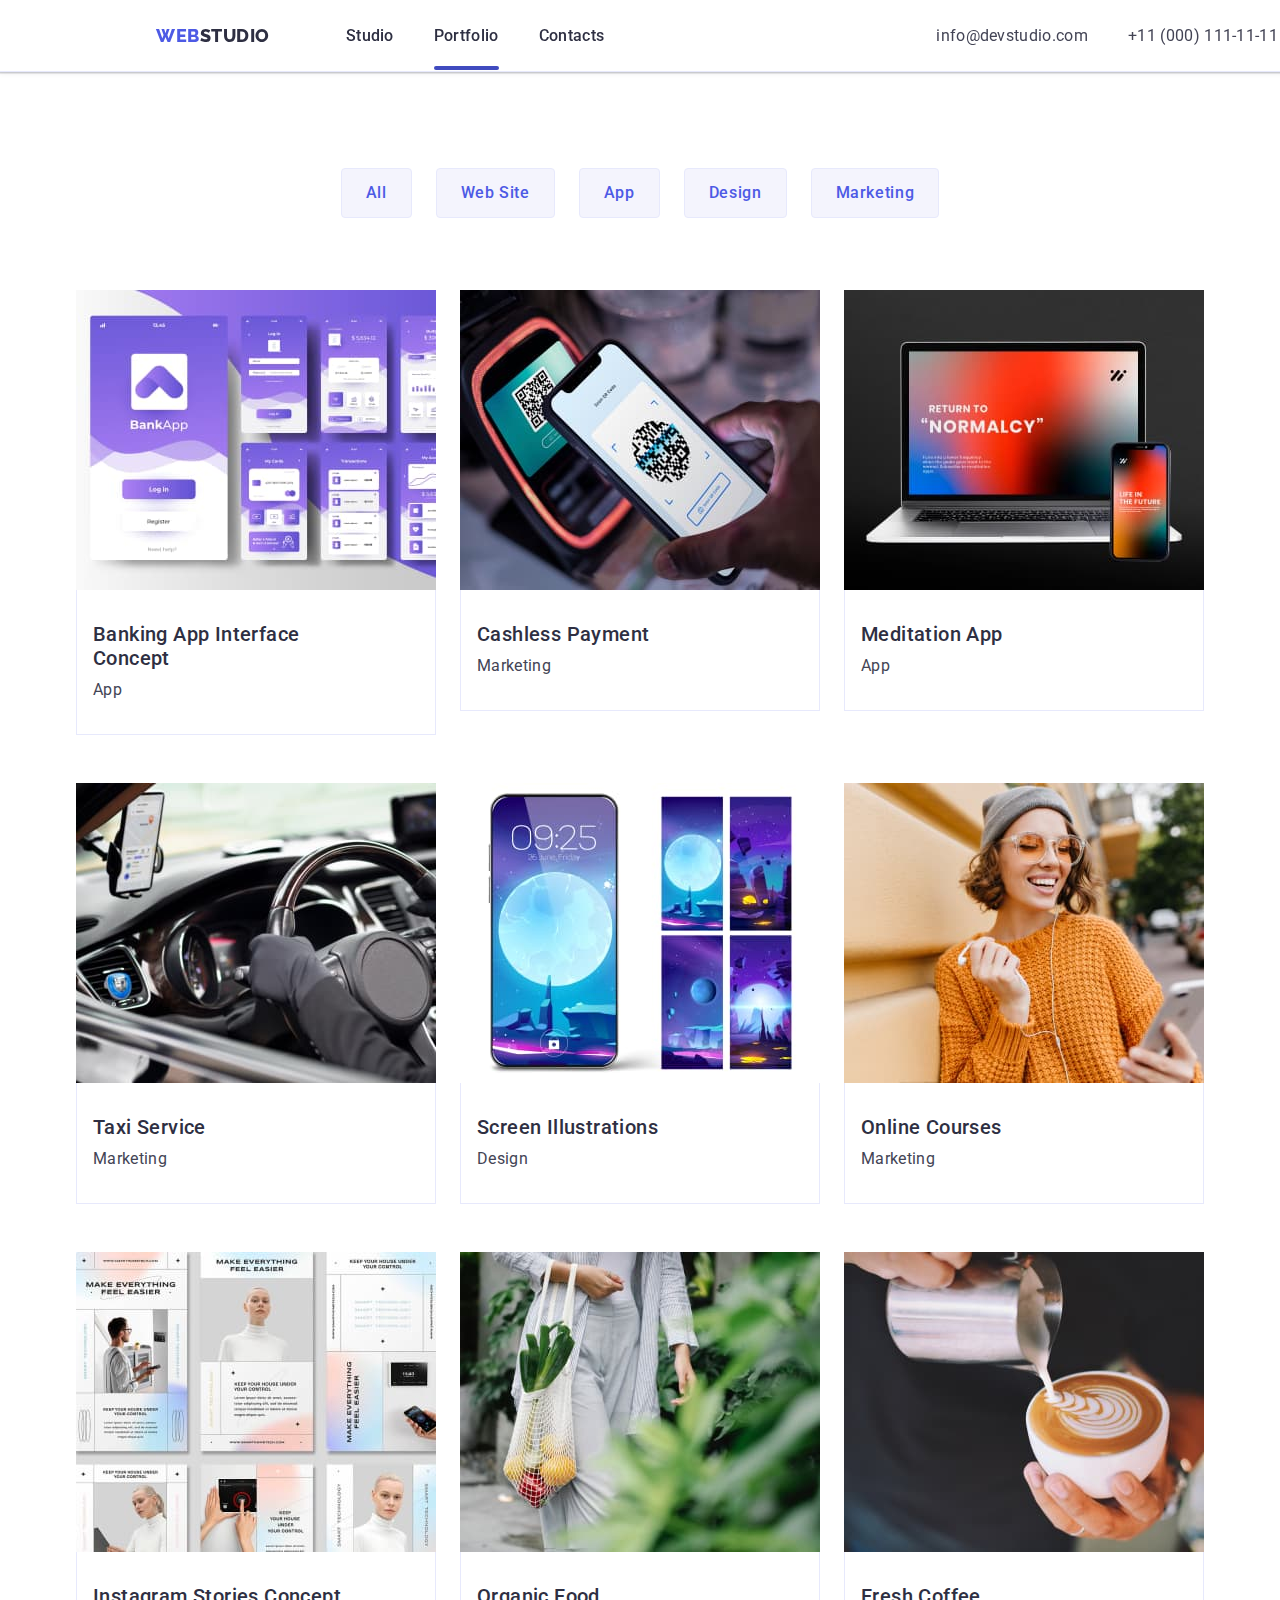
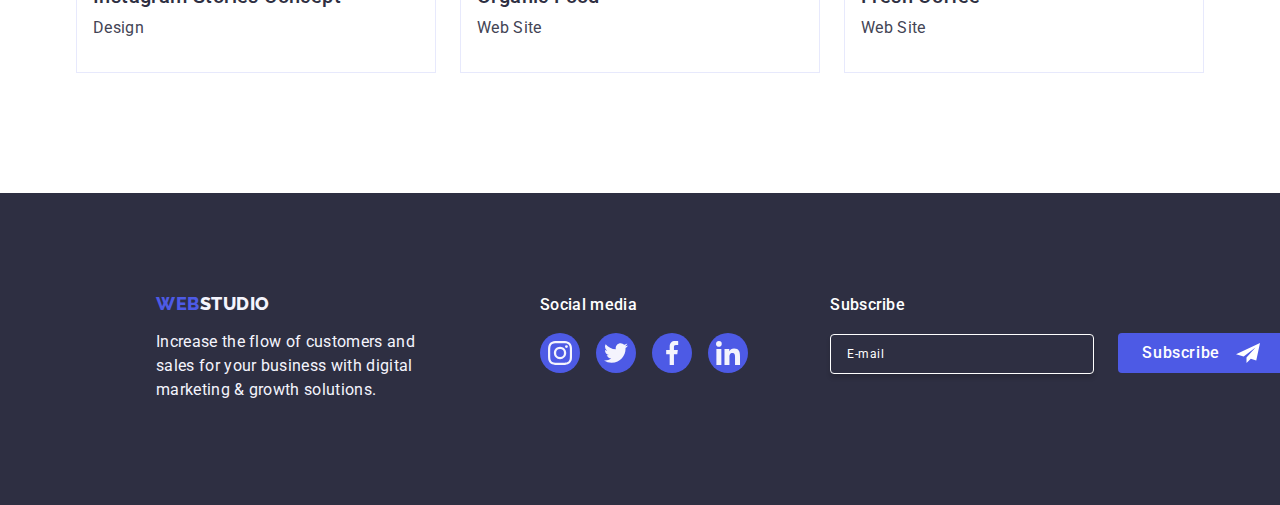
==== portfolio.html @ 7a0db665 "Initial commit" ====
<!DOCTYPE html>
<html lang="en">
  <head>
    <meta charset="UTF-8" />
    <title>Portfolio</title>
    <link
      rel="stylesheet"
      href="https://cdnjs.cloudflare.com/ajax/libs/modern-normalize/2.0.0/modern-normalize.min.css"
    />
    <link rel="preconnect" href="https://fonts.googleapis.com" />
    <link rel="preconnect" href="https://fonts.gstatic.com" crossorigin />
    <link
      href="https://fonts.googleapis.com/css2?family=Raleway:wght@800&family=Roboto:wght@400;500;700;900&display=swap"
      rel="stylesheet"
    />
    <link rel="stylesheet" href="./css/styles.css" />
  </head>
  <!--Body-->
  <body class="body">
    <header class="header">
      <div class="container">
        <nav class="nav">
          <a href="./index.html" class="web-logo link"
            >Web<span class="studio link">Studio</span></a
          >
          <ul class="list">
            <li><a href="./index.html" class="nav-menu link">Studio</a></li>
            <li>
              <a href="./portfolio.html" class="nav-menu link current"
                >Portfolio</a
              >
            </li>
            <li><a href="" class="nav-menu link">Contacts</a></li>
          </ul>
        </nav>
        <!--Contacts-->
        <address class="address list">
          <ul class="list">
            <li>
              <a class="contact-list link" href="mailto:info@devstudio.com"
                >info@devstudio.com</a
              >
            </li>
            <li>
              <a class="contact-list link" href="tel:+110001111111"
                >+11 (000) 111-11-11</a
              >
            </li>
          </ul>
        </address>
      </div>
    </header>
    <!--Main section-->
    <main>
      <section class="portfolio-section">
        <div class="container">
          <h1 class="visually-hidden">
            In the future this text will be hidden
          </h1>
          <!--Button section-->
          <ul class="filter-list">
            <li class="filter-item">
              <button type="button" class="filter-btn">All</button>
            </li>
            <li class="filter-item">
              <button type="button" class="filter-btn">Web Site</button>
            </li>
            <li class="filter-item">
              <button type="button" class="filter-btn">App</button>
            </li>
            <li class="filter-item">
              <button type="button" class="filter-btn">Design</button>
            </li>
            <li class="filter-item">
              <button type="button" class="filter-btn">Marketing</button>
            </li>
          </ul>

          <!--Pictures section-->

          <ul class="card-list-item">
            <li class="card-list">
              <a href="./portfolio.html" class="link">
                <div class="card-overlay">
                  <img
                    src="./images/interface-of-bank.jpg"
                    alt="BankApp"
                    width="360"
                  />
                  <p class="card-overlay-text">
                    14 Stylish and User-Friendly App Design Concepts · Task
                    Manager App · Calorie Tracker App · Exotic Fruit Ecommerce
                    App · Cloud Storage App
                  </p>
                </div>
                <div class="card-content">
                  <h2 class="ttl">Banking App Interface Concept</h2>
                  <p class="text">App</p>
                </div>
              </a>
            </li>
            <li class="card-list">
              <a href="./portfolio.html" class="link">
                <div class="card-overlay">
                  <img
                    src="./images/qr-code.jpg"
                    alt="Cashless Payment Marketing"
                    width="360"
                  />
                  <p class="card-overlay-text">
                    14 Stylish and User-Friendly App Design Concepts · Task
                    Manager App · Calorie Tracker App · Exotic Fruit Ecommerce
                    App · Cloud Storage App
                  </p>
                </div>
                <div class="card-content">
                  <h2 class="ttl">Cashless Payment</h2>
                  <p class="text">Marketing</p>
                </div>
              </a>
            </li>
            <li class="card-list">
              <a href="./portfolio.html" class="link">
                <div class="card-overlay">
                  <img
                    src="./images/computer-and-phone.jpg"
                    alt="Meditation App"
                    width="360"
                  />
                  <p class="card-overlay-text">
                    14 Stylish and User-Friendly App Design Concepts · Task
                    Manager App · Calorie Tracker App · Exotic Fruit Ecommerce
                    App · Cloud Storage App
                  </p>
                </div>
                <div class="card-content">
                  <h2 class="ttl">Meditation App</h2>
                  <p class="text">App</p>
                </div>
              </a>
            </li>
            <li class="card-list">
              <a href="./portfolio.html" class="link">
                <div class="card-overlay">
                  <img src="./images/car.jpg" alt="Car" width="360" />
                  <p class="card-overlay-text">
                    14 Stylish and User-Friendly App Design Concepts · Task
                    Manager App · Calorie Tracker App · Exotic Fruit Ecommerce
                    App · Cloud Storage App
                  </p>
                </div>
                <div class="card-content">
                  <h2 class="ttl">Taxi Service</h2>
                  <p class="text">Marketing</p>
                </div>
              </a>
            </li>
            <li class="card-list">
              <a href="./portfolio.html" class="link">
                <div class="card-overlay">
                  <img
                    src="./images/interface-of-phone.jpg"
                    alt="Screen Illustrations"
                    width="360"
                  />
                  <p class="card-overlay-text">
                    14 Stylish and User-Friendly App Design Concepts · Task
                    Manager App · Calorie Tracker App · Exotic Fruit Ecommerce
                    App · Cloud Storage App
                  </p>
                </div>
                <div class="card-content">
                  <h2 class="ttl">Screen Illustrations</h2>
                  <p class="text">Design</p>
                </div>
              </a>
            </li>
            <li class="card-list">
              <a href="./portfolio.html" class="link">
                <div class="card-overlay">
                  <img src="./images/girl.jpg" alt="Girl" width="360" />
                  <p class="card-overlay-text">
                    14 Stylish and User-Friendly App Design Concepts · Task
                    Manager App · Calorie Tracker App · Exotic Fruit Ecommerce
                    App · Cloud Storage App
                  </p>
                </div>
                <div class="card-content">
                  <h2 class="ttl">Online Courses</h2>
                  <p class="text">Marketing</p>
                </div>
              </a>
            </li>
            <li class="card-list">
              <a href="./portfolio.html" class="link">
                <div class="card-overlay">
                  <img
                    src="./images/presentation.jpg"
                    alt="Instagram Stories Concept"
                    width="360"
                  />
                  <p class="card-overlay-text">
                    14 Stylish and User-Friendly App Design Concepts · Task
                    Manager App · Calorie Tracker App · Exotic Fruit Ecommerce
                    App · Cloud Storage App
                  </p>
                </div>
                <div class="card-content">
                  <h2 class="ttl">Instagram Stories Concept</h2>
                  <p class="text">Design</p>
                </div>
              </a>
            </li>
            <li class="card-list">
              <a href="./portfolio.html" class="link">
                <div class="card-overlay">
                  <img src="./images/bag.jpg" alt="Organic Food" width="360" />
                  <p class="card-overlay-text">
                    14 Stylish and User-Friendly App Design Concepts · Task
                    Manager App · Calorie Tracker App · Exotic Fruit Ecommerce
                    App · Cloud Storage App
                  </p>
                </div>
                <div class="card-content">
                  <h2 class="ttl">Organic Food</h2>
                  <p class="text">Web Site</p>
                </div>
              </a>
            </li>
            <li class="card-list">
              <a href="./portfolio.html" class="link">
                <div class="card-overlay">
                  <img
                    src="./images/cup-of-coffee.jpg"
                    alt="Fresh coffee"
                    width="360"
                  />
                  <p class="card-overlay-text">
                    14 Stylish and User-Friendly App Design Concepts · Task
                    Manager App · Calorie Tracker App · Exotic Fruit Ecommerce
                    App · Cloud Storage App
                  </p>
                </div>
                <div class="card-content">
                  <h2 class="ttl">Fresh Coffee</h2>
                  <p class="text">Web Site</p>
                </div>
              </a>
            </li>
          </ul>
        </div>
      </section>
    </main>
    <!--Footer section-->
    <footer class="ftr">
      <div class="container">
        <div class="container-box">
          <a href="/index.html" class="web link"
            >Web<span class="studio-link">Studio</span></a
          >
          <p class="text-footer">
            Increase the flow of customers and sales for your business with
            digital marketing & growth solutions.
          </p>
        </div>
        <div>
          <p class="social-media">Social media</p>
          <ul class="footer-list list">
            <li class="footer-icon-item">
              <a href="" class="footer-icon link">
                <svg class="footer-social-icon" width="24" height="24">
                  <use href="./images/icons.svg#icon-instagram-2"></use>
                </svg>
              </a>
            </li>
            <li class="footer-icon-item">
              <a href="" class="footer-icon link">
                <svg class="footer-social-icon" width="24" height="24">
                  <use href="./images/icons.svg#icon-twitter-1"></use>
                </svg>
              </a>
            </li>
            <li class="footer-icon-item">
              <a href="" class="footer-icon link">
                <svg class="footer-social-icon" width="24" height="24">
                  <use href="./images/icons.svg#icon-facebook-1"></use>
                </svg>
              </a>
            </li>
            <li class="footer-icon-item">
              <a href="" class="footer-icon link">
                <svg class="footer-social-icon" width="24" height="24">
                  <use href="./images/icons.svg#icon-linkedin-1"></use>
                </svg>
              </a>
            </li>
          </ul>
        </div>
        <div class="footer-form">
          <p class="label-footer">Subscribe</p>

          <form class="footer-form-tag">
            <label class="footer-label">
              <input
                class="input-footer"
                type="email"
                placeholder="E-mail"
                name="user-email-subscribe"
                id="form-input-footer"
              />
            </label>
            <button class="footer-button-form" type="submit">
              Subscribe
              <svg class="telefram-icon" width="24" height="24">
                <use href="./images/icons.svg#icon-Frame-3"></use>
              </svg>
            </button>
          </form>
        </div>
      </div>
    </footer>
  </body>
</html>
---- css/styles.css ----
:root {
  --navy-blue: #2e2f42;
  --navyblue-modal: rgba(46, 47, 66, 0.4);
  --iris: #4d5ae5;
  --white: #ffffff;
  --cloud: #f4f4fd;
  --slate: #434455;
  --light-slate: #8e8f99;
  --ocean: #404bbf;
  --cornflower: #e7e9fc;
  --daily: #fcfcfc;
  --green: #31d0aa;
  --transition-settings: 250ms cubic-bezier(0.4, 0, 0.2, 1);
}

*,
*::before,
*::after {
  box-sizing: border-box;
}
.body {
  font-family: "Roboto", sans-serif;
  color: #434455;
  background-color: #ffffff;
}
.tech-item img {
  display: block;
}

.list {
  list-style: none;
  padding: 0;
  margin: 0;
}

h1,
h2,
h3,
h4,
h5,
h6,
p {
  margin: 0;
}

ul,
ol {
  margin: 0;
  list-style: none;
  padding-left: 0;
}
.social-icons {
  fill: currentColor;
}
/* Header section */

.header {
  display: flex;
  width: 1440px;
  height: 72px;
  margin: 0 auto;
  justify-content: center;
  align-content: center;
  border-bottom: 1px solid #e7e9fc;
  box-shadow: 0px 1px 6px 0px rgba(46, 47, 66, 0.08),
    0px 1px 1px 0px rgba(46, 47, 66, 0.16),
    0px 2px 1px 0px rgba(46, 47, 66, 0.08);
}
.header {
  position: sticky;
  top: 0;
  background-color: #ffffff;
  z-index: 1;
}
.header .container {
  display: flex;
}
.menu .link:hover::after,
.menu .link:hover::after {
  content: "";
  position: absolute;
  left: 0;
  bottom: -1px;
  width: 100%;
  height: 4px;
  background-color: #404bbf;
  border-radius: 2px;
}
.container {
  width: 1158px;
  padding: 0 15px;
  margin: 0 auto;
}

.header .nav {
  display: flex;
  align-items: center;
  margin-right: 332px;
}

img {
  display: block;
}
.link {
  text-decoration: none;
}
.web-logo {
  color: #4d5ae5;
  font-family: "Raleway", sans-serif;
  font-size: 18px;
  font-style: normal;
  font-weight: 800;
  line-height: 1.17;
  letter-spacing: 0.03em;
  text-transform: uppercase;
  text-decoration: none;
  margin-right: 76px;
}
.studio {
  color: var(--navy-blue);
  font-size: 18px;
  font-style: normal;
  font-weight: 800;
  line-height: 1.17;
  letter-spacing: 0.03em;
  text-transform: uppercase;
  text-decoration: none;
}
.link-list {
  text-decoration: none;
}
.nav .list,
.address .list {
  display: flex;
  gap: 40px;
}
.menu .link {
  display: block;
  padding-top: 24px;
  padding-bottom: 24px;
  color: var(--navy-blue);
  position: relative;
  transition: color 250ms cubic-bezier(0.4, 0, 0.2, 1);
}
.nav-menu:hover,
.nav-menu:focus {
  color: var(--ocean);
}
.menu .link:hover,
.menu .link:focus {
  color: var(--ocean);
}
.menu .link.current {
  color: var(--ocean);
}
.nav-menu {
  font-family: "Roboto", sans-serif;
  color: var(--navy-blue);
  font-size: 16px;
  font-style: normal;
  font-weight: 500;
  line-height: 1.5;
  letter-spacing: 0.02em;
  padding: 24px 0;
  position: relative;
  transition: color 250ms cubic-bezier(0.4, 0, 0.2, 1);
}
.nav-menu-link {
  text-decoration: none;
}
.current::after {
  content: "";
  display: block;
  position: absolute;
  bottom: -1px;
  width: 100%;
  height: 4px;
  border-radius: 2px;
  background: var(--ocean);
}
.contact-list {
  font-family: "Roboto", sans-serif;
  color: var(--slate);
  font-size: 16px;
  font-style: normal;
  padding: 24px 0;
  display: block;
  font-weight: 400;
  line-height: 1.5;
  letter-spacing: 0.02em;
  text-decoration: none;
  transition: color 250ms cubic-bezier(0.4, 0, 0.2, 1);
}
.contact-list:hover,
.contact-list:focus {
  color: #404bbf;
}
.address {
  font-style: normal;
  text-decoration: none;
}
.address-list {
  display: flex;
}

/* Main first section */

.dark-section {
  max-width: 1440px;
  height: 600px;
  padding: 188px 0;
  margin: 0 auto;
  background-color: #2e2f42;
  background-image: url(../images/people-office.jpg);
  background-image: linear-gradient(
      rgba(46, 47, 66, 0.7),
      rgba(46, 47, 66, 0.7)
    ),
    url(../images/people-office.jpg);
  background-repeat: no-repeat;
  background-position: center;
  background-size: cover;
}
.container-main {
  display: flex;
  flex-direction: column;
  align-items: center;
}
.ttl_one {
  font-family: "Roboto", sans-serif;
  color: #ffffff;
  font-size: 56px;
  font-style: normal;
  font-weight: 700;
  line-height: 1.07;
  letter-spacing: 0.02em;
  text-align: center;
}
.ttl_one {
  max-width: 496px;
  margin-bottom: 48px;
  margin-left: auto;
  margin-right: auto;
  text-align: center;
}
.button {
  min-width: 169px;
  height: 56px;
  border: none;
  padding: 16px 32px;
  margin-right: auto;
  margin-left: auto;
  display: block;
  align-items: flex-start;
  gap: 10px;
  border-radius: 4px;
  box-shadow: 0px 4px 4px 0px rgba(0, 0, 0, 0.15);
}
.button {
  color: #ffffff;
  font-family: "Roboto", sans-serif;
  font-weight: 500;
  font-size: 16px;
  font-style: normal;
  line-height: 1.5;
  letter-spacing: 0.04em;
  background-color: #4d5ae5;
  cursor: pointer;
  transition: background-color 250ms cubic-bezier(0.4, 0, 0.2, 1);
}
.button:hover,
.button:focus {
  background-color: #404bbf;
}

/* Second section */

.text-section {
  padding: 120px 0;
}

.visually-hidden {
  position: absolute;
  width: 1px;
  height: 1px;
  margin: -1px;
  border: 0;
  padding: 0;
  white-space: nowrap;
  clip-path: inset(100%);
  clip: rect(0 0 0 0);
  overflow: hidden;
}
.text-list {
  display: flex;
  flex-direction: row;
  gap: 24px;
}
.text-article {
  display: flex;
  width: 264px;
  flex-direction: column;
  align-items: flex-start;
  gap: 8px;
}
.text-icons {
  display: flex;
  justify-content: center;
  align-items: center;
  width: 264px;
  height: 112px;
  background-color: var(--cloud);
  border-radius: 4px;
  margin-bottom: 8px;
}
.ttl {
  display: flex;
  width: 264px;
  flex-direction: column;
  justify-content: center;
  align-items: flex-start;
  gap: 8px;
}
.text {
  color: var(--slate);
  font-family: "Roboto", sans-serif;
  font-size: 16px;
  font-style: normal;
  font-weight: 400;
  line-height: 1.5;
  letter-spacing: 0.02em;
}

/* Third section */

.tech-section {
  padding-bottom: 120px;
}
.tittle {
  color: #2e2f42;
  text-align: center;
  font-size: 36px;
  font-weight: 700;
  line-height: 1.11;
  letter-spacing: 0.02em;
  text-transform: capitalize;
  margin-bottom: 72px;
}
.tech-list {
  display: flex;
  gap: 24px;
}
.tech-item {
  flex-basis: calc((100% - 3 * 16px) / 3);
}

/* Fourth section */

.prof-section {
  background-color: var(--cloud);
  padding: 120px 0;
}
.team-card {
  display: flex;
  gap: 24px;
}
.team-card-item {
  background-color: #ffffff;
  flex-basis: calc((100% - 72px) / 4);
  box-shadow: 0px 2px 1px 0px rgba(46, 47, 66, 0.08),
    0px 1px 1px 0px rgba(46, 47, 66, 0.16),
    0px 1px 6px 0px rgba(46, 47, 66, 0.08);
  border-radius: 0px 0px 4px 4px;
}
.card-description {
  padding: 32px 0;
}
.prof-name {
  color: var(--navy-blue);
  font-size: 20px;
  font-style: normal;
  font-weight: 500;
  line-height: 1.2;
  letter-spacing: 0.02em;
  text-align: center;
  margin: 0;
  margin-bottom: 8px;
  flex-direction: column;
}
.text-spot {
  color: var(--slate);
  font-size: 16px;
  line-height: 1.5;
  letter-spacing: 0.02em;
  text-align: center;
  margin-bottom: 8px;
}
.team {
  display: flex;
  justify-content: center;
  gap: 24px;
}
.team-card-icon {
  width: 40px;
  height: 40px;
}
.icon-link:hover,
.icon-link:focus {
  background-color: #404bbf;
}
.icon-link {
  width: 100%;
  height: 100%;
  background-color: #4d5ae5;
  border-radius: 50%;
  display: flex;
  align-items: center;
  justify-content: center;
  transition: background-color 250ms cubic-bezier(0.4, 0, 0.2, 1);
}
.team-card-list-icon {
  fill: var(--cloud);
}
/* Customers section */

.customers-section {
  padding: 120px 0;
}
.customers-list {
  display: flex;
  gap: 24px;
}
.logo-icon {
  fill: currentColor;
}

.custom-list-item {
  width: calc((100% - 120px) / 6);
  height: 88px;
}
.custom-list-item .link {
  width: 100%;
  height: 100%;
  border: 1px solid #8e8f99;
  border-radius: 4px;
  display: flex;
  align-items: center;
  justify-content: center;
  color: #8e8f99;
}
.custom-list-item .link:hover,
.custom-list-item .link:focus {
  border-color: #404bbf;
  color: #404bbf;
}
.custom-link {
  transition: border-color 250ms cubic-bezier(0.4, 0, 0.2, 1),
    color 250ms cubic-bezier(0.4, 0, 0.2, 1);
}

/* Main Portfolio Section */

.portfolio-section {
  padding-top: 96px;
  padding-bottom: 120px;
}

.portfolio-section .filter-list {
  display: flex;
  justify-content: center;
  flex-wrap: wrap;
  row-gap: 48px;
}
.portfolio-section .list {
  justify-content: center;
  margin-bottom: 72px;
  border: 10px solid red;
}
.portfolio-section .card {
  padding: 32px 16px;
  border: 1px solid var(--cloud);
  border-top: none;
  width: calc((100% -48px) / 3);
}

/* Button Section Portfolio */

.filter-list {
  margin-bottom: 72px;
  list-style-type: none;
}
.filter-list .filter-item {
  margin-right: 24px;
}
.filter-list .filter-item:last-child {
  margin-right: 0;
}
.filter-btn {
  display: flex;
  padding: 12px 24px;
  justify-content: center;
  align-items: center;
  border-radius: 4px;
  border: 1px solid var(--cornflower);
  background-color: var(--cloud);
  transition: color var(--transition-settings),
    background-color var(--transition-settings),
    border-color var(--transition-settings),
    box-shadow var(--transition-settings);
}
.filter-item .link {
  color: var(--iris);
  background-color: var(--cloud);
  text-align: center;
  font-size: 16px;
  font-weight: 500;
  line-height: 1.5;
  letter-spacing: 0.64px;
  cursor: pointer;
  padding: 12px 24px;
  border: 1px solid var(--white);
  border-radius: 4px;
}
.filter-item {
  color: var(--iris);
  text-align: center;
  font-size: 16px;
  font-style: normal;
  font-weight: 500;
  line-height: 1.5;
  letter-spacing: 0.04em;
}
.filter-item .link:hover,
.filter-item .link:focus,
.filter-item .link:active {
  color: var(--cornflower);
  background-color: var(--iris);
}
.filter-list {
  list-style: none;
  text-decoration: none;
}
.filter-btn {
  font-family: "Roboto", sans-serif;
  font-weight: 500;
  font-size: 16px;
  line-height: 1.5;
  letter-spacing: 0.04em;
  color: var(--iris);
  background-color: var(--cloud);
  cursor: pointer;
}
.filter-btn:hover,
.filter-btn:focus {
  background-color: #404bbf;
  color: #ffffff;
  border: 1px solid transparent;
  box-shadow: 0px 2px 2px 0px rgba(0, 0, 0, 0.12),
    0px 2px 1px 0px rgba(0, 0, 0, 0.08), 0px 3px 1px 0px rgba(0, 0, 0, 0.1);
}

/* Picture List Section */

.list {
  list-style: none;
  padding: 0;
  margin: 0;
}
.portfolio-section .card-list-item .link:hover,
.portfolio-section .card-list-item .link:focus {
  box-shadow: 0px 2px 1px 0px rgba(46, 47, 66, 0.08),
    0px 1px 1px 0px rgba(46, 47, 66, 0.16),
    0px 1px 6px 0px rgba(46, 47, 66, 0.08);
}
.portfolio-section .card-list-item .link {
  position: relative;
  display: block;
  transition: box-shadow var(--transition-settings);
}
.card-list-item {
  display: flex;
  flex-wrap: wrap;
  column-gap: 24px;
  row-gap: 48px;
  padding: 0;
  margin: 0;
  list-style: none;
}
.card-list {
  flex-basis: calc((100% - 48px) / 3);
  background: var(--white);
}
.portfolio-section .card-overlay {
  position: relative;
  overflow: hidden;
}
.portfolio-section .card-overlay-text {
  position: absolute;
  top: 0;
  left: 0;
  transform: translateY(100%);
  color: var(--cloud);
  padding: 40px 32px;
  width: 100%;
  height: 100%;
  line-height: 1.5; /* 150% */
  letter-spacing: 0.02em;
  width: 100%;
  height: 100%;
  background-color: var(--iris);
  transition: transform var(--transition-settings);
}
.card-content {
  padding: 32px 16px;
  border: 1px solid #e7e9fc;
  border-top: none;
}
.portfolio-section .card-list .link:hover .card-overlay-text,
.portfolio-section .card-list .link:focus .card-overlay-text {
  transform: translateY(0%);
}
.ttl {
  color: var(--navy-blue);
  font-size: 20px;
  font-weight: 500;
  line-height: 1.2;
  letter-spacing: 0.02em;
  margin-bottom: 8px;
}

.section {
  padding-top: 120px;
  padding-bottom: 120px;
}

/* Footer section */

.ftr {
  width: 1440px;
  height: 312px;
  flex-shrink: 0;
  margin: 0 auto;
  padding: 100px 0;
  background-color: var(--navy-blue);
  flex-direction: column;
  display: flex;
}

.ftr .container {
  display: flex;
  align-items: baseline;
}
.web {
  color: #4d5ae5;
  font-family: "Raleway", sans-serif;
  font-size: 18px;
  font-style: normal;
  font-weight: 800;
  line-height: 1.17;
  letter-spacing: 0.03em;
  text-transform: uppercase;
  text-decoration: none;
  margin-right: 76px;
  display: inline-block;
  margin-bottom: 16px;
}
.studio-link {
  color: #f4f4fd;
  font-size: 18px;
  font-style: normal;
  font-weight: 800;
  line-height: 1.17;
  letter-spacing: 0.03em;
  text-transform: uppercase;
  text-decoration: none;
}
.text-footer {
  width: 264px;
}
.text-footer {
  color: var(--cloud);
  font-family: "Roboto", sans-serif;
  font-size: 16px;
  font-style: normal;
  font-weight: 400;
  line-height: 1.5;
  letter-spacing: 0.02em;
}

.container-box {
  margin-right: 120px;
}

.social-media {
  font-family: "Roboto", sans-serif;
  font-size: 16px;
  font-style: normal;
  font-weight: 500;
  line-height: 1.5;
  letter-spacing: 0.02em;
  color: var(--white);
  margin-bottom: 16px;
}
.footer-list {
  display: flex;
  gap: 16px;
}
.footer .link {
  display: inline-block;
  margin-bottom: 16px;
}
.footer-icon {
  display: flex;
  align-items: center;
  justify-content: center;
  border-radius: 50%;
  color: #f4f4fd;
  background-color: var(--iris);
  padding: 8px;
  transition: background-color var(--transition-settings);
}
.footer-icon {
  fill: currentColor;
}
.footer-icon:hover,
.footer-icon:focus {
  background-color: var(--green);
}
.footer-icon-item {
  width: 40px;
  height: 40px;
}
.footer-icon-item .link {
  width: 100%;
  height: 100%;
}
.footer-form {
  margin-left: auto;
}
.label-footer {
  display: flex;
  flex-direction: column;
  margin-bottom: 16px;
  font-weight: 500;
  font-size: 16px;
  line-height: 1.5;
  letter-spacing: 0.02em;
  color: var(--white);
}
.footer-form-tag {
  display: flex;
  gap: 24px;
  align-items: baseline;
}
.footer-label {
  display: flex;
  align-items: flex-end;
}
.input-footer::placeholder {
  color: var(--white, #fff);
}
.input-footer {
  font-size: 12px;
  line-height: 1.5;
  letter-spacing: 0.04em;
  padding-left: 16px;
  border-radius: 4px;
  border: 1px solid var(--white, #fff);
  box-shadow: 0px 4px 4px 0px rgba(0, 0, 0, 0.15);
  background-color: transparent;
  width: 264px;
  color: var(--white, #fff);
  height: 40px;
}
.footer-button-form {
  display: flex;
  border: none;
  min-width: 16px;
  justify-content: center;
  align-items: center;
  min-width: 165px;
  height: 40px;
  padding: 8px 24px;
  cursor: pointer;
  border-radius: 4px;
  background-color: var(--iris, #4d5ae5);
  color: var(--white, #fff);
  font-family: "Roboto", sans-serif;
  text-align: center;
  font-size: 16px;
  font-weight: 500;
  line-height: 1.5; /* 150% */
  letter-spacing: 0.04em;
}
.telefram-icon {
  margin-left: 16px;
  fill: var(--white);
}
/* Modal section */

.backdrop {
  position: fixed;
  top: 0;
  left: 0;
  width: 100%;
  height: 100%;
  background-color: var(--navyblue-modal);
  z-index: 2;
  transition: opacity var(--transition-settings),
    visibility var(--transition-settings);
}

.backdrop .modal {
  padding: 72px 24px 24px 24px;
  position: absolute;
  top: 50%;
  left: 50%;
  transform: translate(-50%, -50%);
  width: 408px;
  min-height: 584px;
  border-radius: 4px;
  background-color: var(--daily);
  box-shadow: 0px 2px 1px 0px rgba(0, 0, 0, 0.2),
    0px 1px 3px 0px rgba(0, 0, 0, 0.12), 0px 1px 1px 0px rgba(0, 0, 0, 0.14);
  transition: transform var(--transition-settings);
}

.backdrop .modal-btn {
  display: flex;
  align-items: center;
  justify-content: center;
  position: absolute;
  right: 24px;
  top: 24px;
  width: 24px;
  height: 24px;
  fill: var(--cornflower);
  border: 1px solid var(--cornflower);
  border-radius: 50%;
  border-color: rgba(0, 0, 0, 0.1);
  background-color: var(--cornflower);
  padding: 0x;
  transition: background-color var(--transition-settings),
    border var(--transition-settings);
  padding: 0;
  cursor: pointer;
}

.backdrop .modal-btn:hover,
.backdrop .modal-btn:focus {
  background-color: var(--ocean);
  border: none;
}

.backdrop.is-hidden {
  opacity: 0;
  pointer-events: none;
  visibility: hidden;
}

.backdrop .modal-btn-ico {
  fill: black;
  transition: fill var(--transition-settings);
}

.backdrop .modal-btn:hover .modal-btn-ico,
.backdrop .modal-btn:focus .modal-btn-ico {
  fill: var(--white);
}
.modal-title {
  font-family: Roboto;
  font-size: 16px;
  font-style: normal;
  font-weight: 500;
  line-height: 1.5;
  letter-spacing: 0.02em;
  display: flex;
  align-items: center;
  justify-content: center;
  text-align: center;
  margin-bottom: 16px;
  color: var(--navy-blue);
}

.modal-form-label {
  font-size: 12px;
  line-height: 1.17;
  letter-spacing: 0.04em;
  color: #8e8f99;
  display: block;
  margin-bottom: 4px;
}
.modal-form-container {
  margin-bottom: 8px;
}

.modal-form-form {
  position: relative;
}
.modal-form-input {
  height: 40px;
  outline: transparent;
  padding-left: 38px;
  width: 100%;
  background-color: transparent;
  border-radius: 4px;
  border: 1px solid var(--navyblue-modal, rgba(46, 47, 66, 0.4));
  transition: border-color 250ms cubic-bezier(0.4, 0, 0.2, 1);
}
.modal-form-input:focus {
  border-color: #4d5ae5;
}

.modal-form-icon {
  position: absolute;
  pointer-events: none;
  transform: translateY(-50%);
  top: 50%;
  left: 16px;
  fill: var(--navy-blue);
  transition: fill 250ms cubic-bezier(0.4, 0, 0.2, 1);
}

.modal-form-input:focus + .modal-form-icon {
  fill: #4d5ae5;
}
.modal-form-textarea {
  width: 100%;
  height: 120px;
  font-size: 12px;
  line-height: 1.17;
  letter-spacing: 0.04em;
  background-color: transparent;
  color: rgba(46, 47, 66, 0.4);
  padding: 8px 16px;
  border-radius: 4px;
  margin-top: 4px;
  outline: transparent;
  transition: border-color 250ms cubic-bezier(0.4, 0, 0.2, 1);
  border: 1px solid var(--navyblue-modal, rgba(46, 47, 66, 0.4));
  resize: none;
}
.modal-form-textarea::placeholder {
  color: var(--navyblue-modal, rgba(46, 47, 66, 0.4));
}
.modal-form-textarea:focus {
  border-color: var(--iris);
}
.modal-form-privacy {
  align-items: center;
  justify-content: center;
  margin-bottom: 24px;
}
.checkbox-modal {
  width: 16px;
  height: 16px;
  stroke-width: 1px;
}
.modal-form-priv {
  font-family: Roboto;
  font-size: 12px;
  line-height: 1.17;
  letter-spacing: 0.04em;
  color: var(--lightslate, #8e8f99);
  display: block;
}
.privacy-checkbox {
  display: inline-flex;
  align-items: center;
  justify-content: center;
  width: 16px;
  height: 16px;
  margin-right: 5px;
  border-radius: 2px;
  fill: transparent;
  border: 1px solid rgba(46, 47, 66, 0.4);
  transition: background-color 250ms cubic-bezier(0.4, 0, 0.2, 1),
    border 250ms cubic-bezier(0.4, 0, 0.2, 1),
    fill 250ms cubic-bezier(0.4, 0, 0.2, 1);
}
input[type="checkbox"]:checked + .modal-form-priv .privacy-checkbox {
  background-color: var(--ocean);
  border: none;
  fill: #f4f4fd;
}

.privacy-link {
  font-family: Roboto;
  font-size: 12px;
  line-height: 16px;
  letter-spacing: 0.48px;
  text-decoration-line: underline;
  color: var(--iris, #4d5ae5);
}
.button_form {
  display: block;
  font-family: "Roboto", sans-serif;
  font-size: 16px;
  font-weight: 500;
  line-height: 1.5;
  letter-spacing: 0.04em;
  text-align: center;
  color: #ffffff;
  background: var(--iris, #4d5ae5);
  cursor: pointer;
  margin-top: 24px;
  margin-left: auto;
  margin-right: auto;
  border-radius: 4px;
  min-width: 169px;
  padding: 16px 32px;
  border: none;
  transition: background-color 250ms cubic-bezier(0.4, 0, 0.2, 1);
}
.button_form:hover,
.button_form:focus {
  background-color: var(--ocean);
}
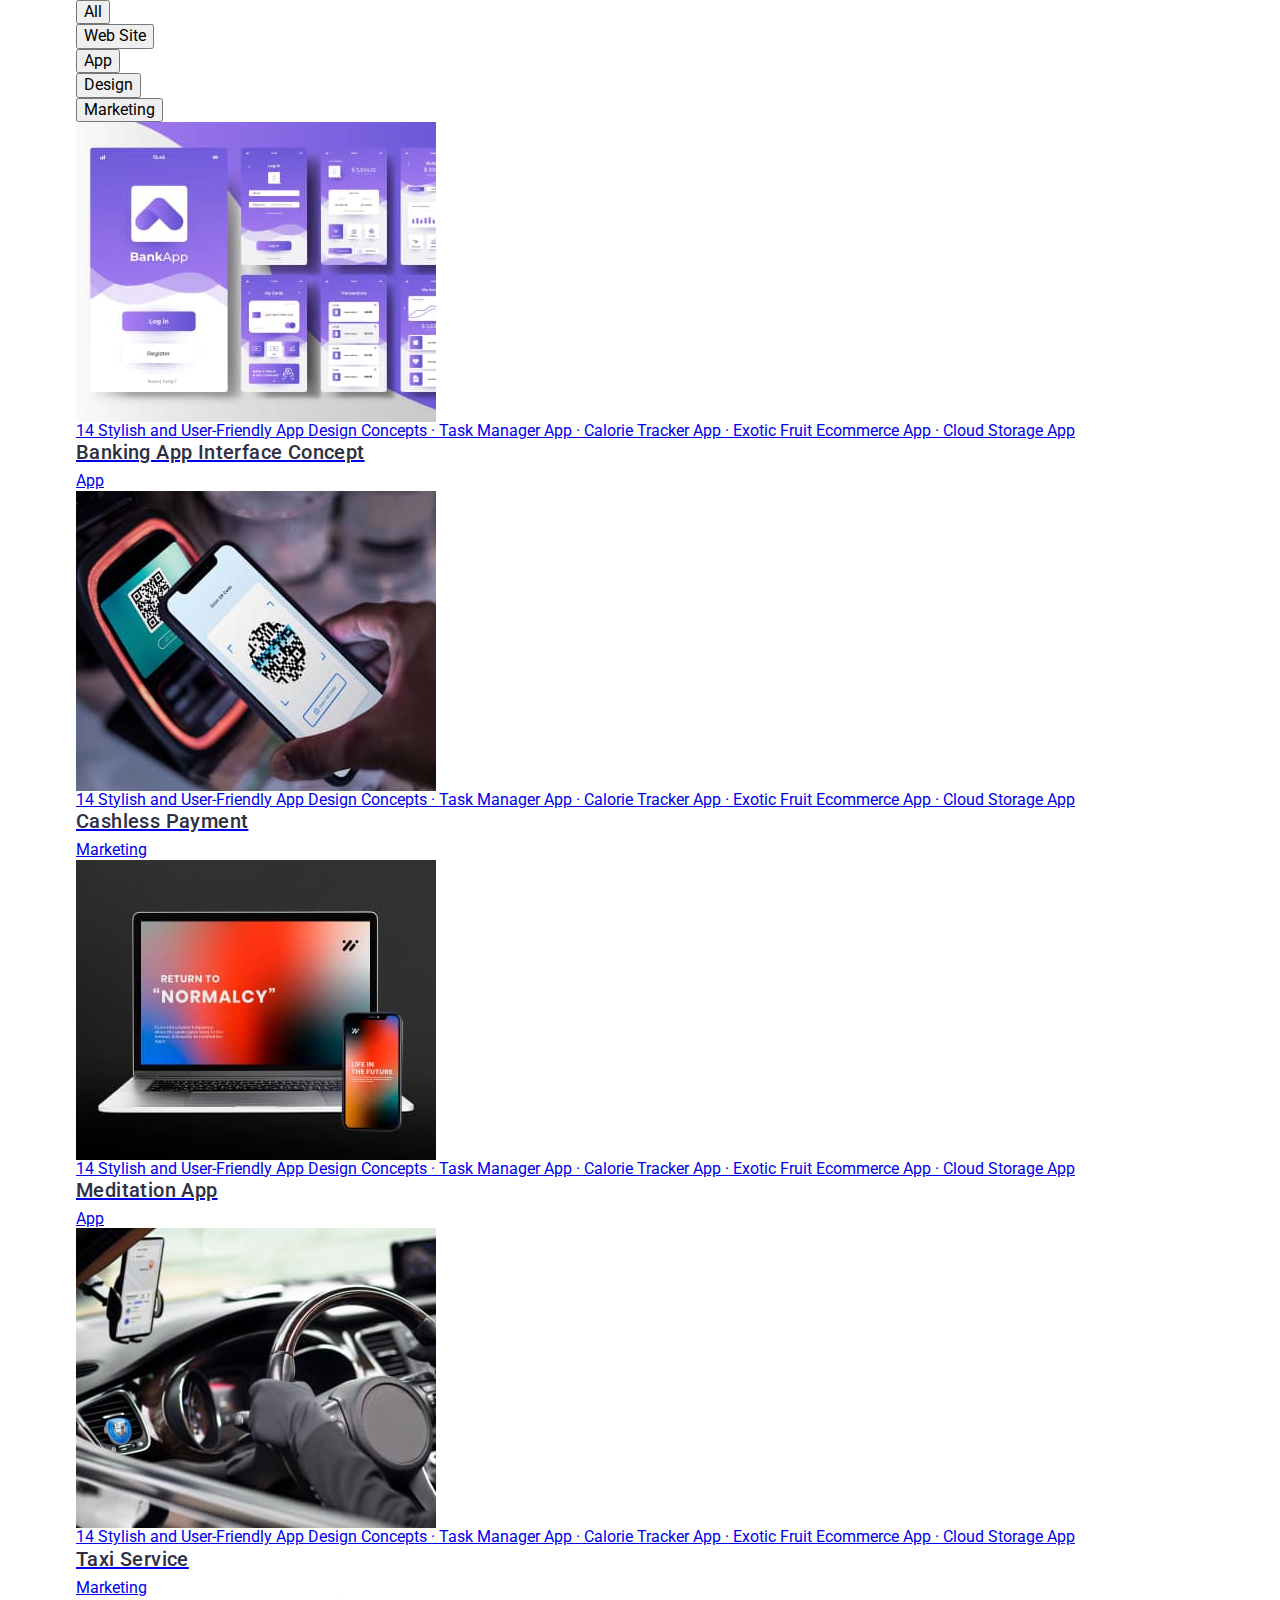
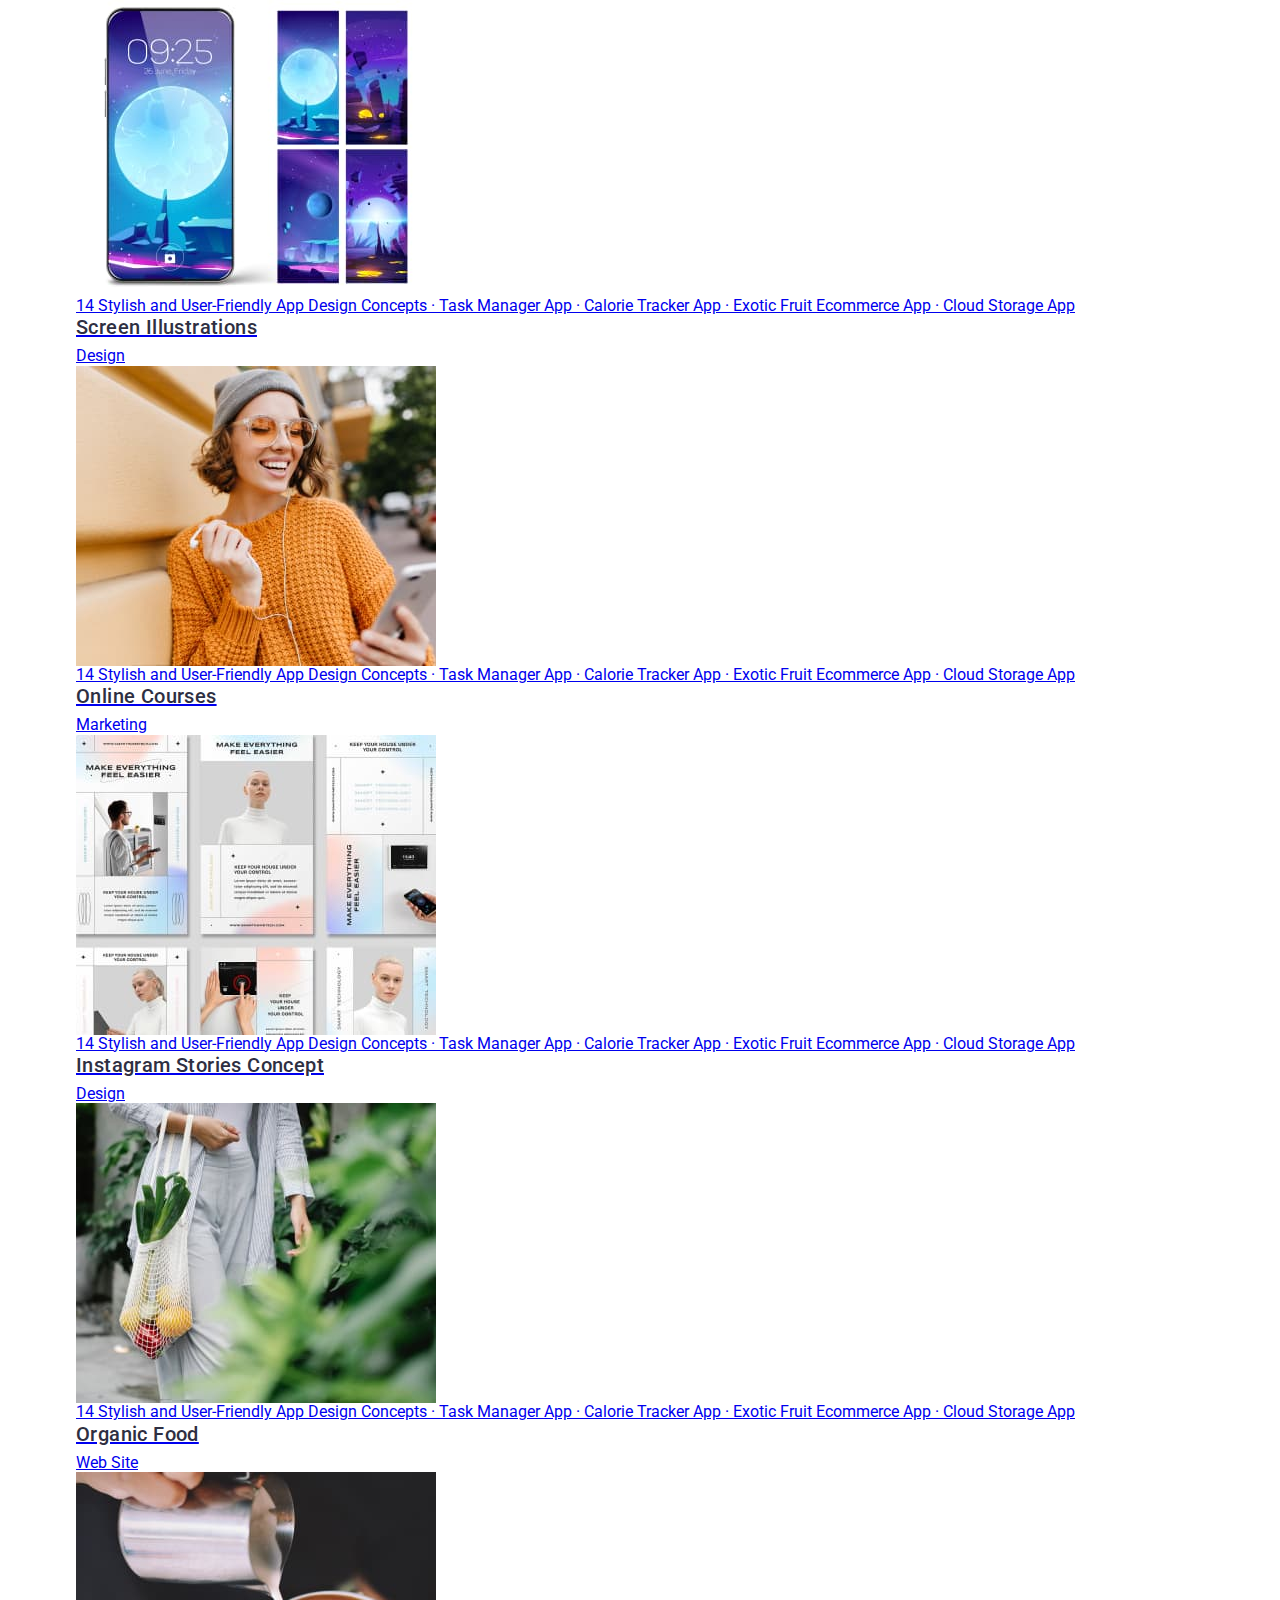
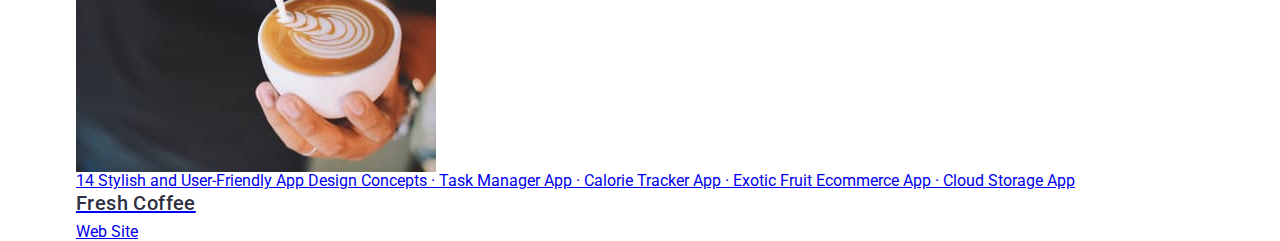
==== commit 1f88471b: "Update portfolio.html" ====
--- a/portfolio.html
+++ b/portfolio.html
@@ -17,7 +17,7 @@
   </head>
   <!--Body-->
   <body class="body">
-    <header class="header">
+    <!--<header class="header">
       <div class="container">
         <nav class="nav">
           <a href="./index.html" class="web-logo link"
@@ -32,9 +32,11 @@
             </li>
             <li><a href="" class="nav-menu link">Contacts</a></li>
           </ul>
-        </nav>
-        <!--Contacts-->
-        <address class="address list">
+        </nav>-->
+
+    <!--Contacts-->
+
+    <!--<address class="address list">
           <ul class="list">
             <li>
               <a class="contact-list link" href="mailto:info@devstudio.com"
@@ -49,7 +51,8 @@
           </ul>
         </address>
       </div>
-    </header>
+    </header>-->
+
     <!--Main section-->
     <main>
       <section class="portfolio-section">
@@ -251,8 +254,10 @@
         </div>
       </section>
     </main>
+
     <!--Footer section-->
-    <footer class="ftr">
+
+    <!--<footer class="ftr">
       <div class="container">
         <div class="container-box">
           <a href="/index.html" class="web link"
@@ -318,6 +323,6 @@
           </form>
         </div>
       </div>
-    </footer>
+    </footer>-->
   </body>
 </html>
--- a/css/styles.css
+++ b/css/styles.css
@@ -46,239 +46,15 @@
 ul,
 ol {
   margin: 0;
-  list-style: none;
+  list-style-type: none;
   padding-left: 0;
 }
 .social-icons {
   fill: currentColor;
 }
-/* Header section */
-
-.header {
-  display: flex;
-  width: 1440px;
-  height: 72px;
-  margin: 0 auto;
-  justify-content: center;
-  align-content: center;
-  border-bottom: 1px solid #e7e9fc;
-  box-shadow: 0px 1px 6px 0px rgba(46, 47, 66, 0.08),
-    0px 1px 1px 0px rgba(46, 47, 66, 0.16),
-    0px 2px 1px 0px rgba(46, 47, 66, 0.08);
-}
-.header {
-  position: sticky;
-  top: 0;
-  background-color: #ffffff;
-  z-index: 1;
-}
-.header .container {
-  display: flex;
-}
-.menu .link:hover::after,
-.menu .link:hover::after {
-  content: "";
-  position: absolute;
-  left: 0;
-  bottom: -1px;
-  width: 100%;
-  height: 4px;
-  background-color: #404bbf;
-  border-radius: 2px;
-}
-.container {
-  width: 1158px;
-  padding: 0 15px;
-  margin: 0 auto;
-}
-
-.header .nav {
-  display: flex;
-  align-items: center;
-  margin-right: 332px;
-}
-
 img {
   display: block;
 }
-.link {
-  text-decoration: none;
-}
-.web-logo {
-  color: #4d5ae5;
-  font-family: "Raleway", sans-serif;
-  font-size: 18px;
-  font-style: normal;
-  font-weight: 800;
-  line-height: 1.17;
-  letter-spacing: 0.03em;
-  text-transform: uppercase;
-  text-decoration: none;
-  margin-right: 76px;
-}
-.studio {
-  color: var(--navy-blue);
-  font-size: 18px;
-  font-style: normal;
-  font-weight: 800;
-  line-height: 1.17;
-  letter-spacing: 0.03em;
-  text-transform: uppercase;
-  text-decoration: none;
-}
-.link-list {
-  text-decoration: none;
-}
-.nav .list,
-.address .list {
-  display: flex;
-  gap: 40px;
-}
-.menu .link {
-  display: block;
-  padding-top: 24px;
-  padding-bottom: 24px;
-  color: var(--navy-blue);
-  position: relative;
-  transition: color 250ms cubic-bezier(0.4, 0, 0.2, 1);
-}
-.nav-menu:hover,
-.nav-menu:focus {
-  color: var(--ocean);
-}
-.menu .link:hover,
-.menu .link:focus {
-  color: var(--ocean);
-}
-.menu .link.current {
-  color: var(--ocean);
-}
-.nav-menu {
-  font-family: "Roboto", sans-serif;
-  color: var(--navy-blue);
-  font-size: 16px;
-  font-style: normal;
-  font-weight: 500;
-  line-height: 1.5;
-  letter-spacing: 0.02em;
-  padding: 24px 0;
-  position: relative;
-  transition: color 250ms cubic-bezier(0.4, 0, 0.2, 1);
-}
-.nav-menu-link {
-  text-decoration: none;
-}
-.current::after {
-  content: "";
-  display: block;
-  position: absolute;
-  bottom: -1px;
-  width: 100%;
-  height: 4px;
-  border-radius: 2px;
-  background: var(--ocean);
-}
-.contact-list {
-  font-family: "Roboto", sans-serif;
-  color: var(--slate);
-  font-size: 16px;
-  font-style: normal;
-  padding: 24px 0;
-  display: block;
-  font-weight: 400;
-  line-height: 1.5;
-  letter-spacing: 0.02em;
-  text-decoration: none;
-  transition: color 250ms cubic-bezier(0.4, 0, 0.2, 1);
-}
-.contact-list:hover,
-.contact-list:focus {
-  color: #404bbf;
-}
-.address {
-  font-style: normal;
-  text-decoration: none;
-}
-.address-list {
-  display: flex;
-}
-
-/* Main first section */
-
-.dark-section {
-  max-width: 1440px;
-  height: 600px;
-  padding: 188px 0;
-  margin: 0 auto;
-  background-color: #2e2f42;
-  background-image: url(../images/people-office.jpg);
-  background-image: linear-gradient(
-      rgba(46, 47, 66, 0.7),
-      rgba(46, 47, 66, 0.7)
-    ),
-    url(../images/people-office.jpg);
-  background-repeat: no-repeat;
-  background-position: center;
-  background-size: cover;
-}
-.container-main {
-  display: flex;
-  flex-direction: column;
-  align-items: center;
-}
-.ttl_one {
-  font-family: "Roboto", sans-serif;
-  color: #ffffff;
-  font-size: 56px;
-  font-style: normal;
-  font-weight: 700;
-  line-height: 1.07;
-  letter-spacing: 0.02em;
-  text-align: center;
-}
-.ttl_one {
-  max-width: 496px;
-  margin-bottom: 48px;
-  margin-left: auto;
-  margin-right: auto;
-  text-align: center;
-}
-.button {
-  min-width: 169px;
-  height: 56px;
-  border: none;
-  padding: 16px 32px;
-  margin-right: auto;
-  margin-left: auto;
-  display: block;
-  align-items: flex-start;
-  gap: 10px;
-  border-radius: 4px;
-  box-shadow: 0px 4px 4px 0px rgba(0, 0, 0, 0.15);
-}
-.button {
-  color: #ffffff;
-  font-family: "Roboto", sans-serif;
-  font-weight: 500;
-  font-size: 16px;
-  font-style: normal;
-  line-height: 1.5;
-  letter-spacing: 0.04em;
-  background-color: #4d5ae5;
-  cursor: pointer;
-  transition: background-color 250ms cubic-bezier(0.4, 0, 0.2, 1);
-}
-.button:hover,
-.button:focus {
-  background-color: #404bbf;
-}
-
-/* Second section */
-
-.text-section {
-  padding: 120px 0;
-}
-
 .visually-hidden {
   position: absolute;
   width: 1px;
@@ -291,17 +67,154 @@
   clip: rect(0 0 0 0);
   overflow: hidden;
 }
-.text-list {
+/* common style */
+
+.container .text-section {
+  max-width: 320px;
+  padding: 0 16px;
+  margin: 0 auto;
   display: flex;
-  flex-direction: row;
-  gap: 24px;
-}
-.text-article {
-  display: flex;
-  width: 264px;
   flex-direction: column;
-  align-items: flex-start;
-  gap: 8px;
+  align-items: center;
+}
+
+@media screen and (min-width: 768px) {
+  .container {
+    max-width: 766px;
+    padding: 0 15px;
+    margin: 0 auto;
+  }
+}
+
+@media screen and (min-width: 1158px) {
+  .container {
+    max-width: 1158px;
+    padding: 0 15px;
+    margin: 0 auto;
+  }
+}
+
+/* Main dark section */
+
+.dark-section {
+  max-width: 428px;
+  padding: 112px 0;
+  margin: 0 auto;
+  text-align: center;
+
+  background-color: #2e2f42;
+  background-image: linear-gradient(
+      rgba(46, 47, 66, 0.7),
+      rgba(46, 47, 66, 0.7)
+    ),
+    url(../images/Dark-bg\ 1px\ app.jpg);
+  background-repeat: no-repeat;
+  background-position: center;
+  background-size: cover;
+}
+
+.ttl_one {
+  font-family: "Roboto", sans-serif;
+  font-style: normal;
+  letter-spacing: 0.02em;
+  color: #ffffff;
+  max-width: 320px;
+  margin: 0 auto 72px;
+  font-size: 36px;
+  line-height: 1.11;
+  letter-spacing: 0.02em;
+}
+
+.button {
+  font-family: "Roboto", sans-serif;
+  font-weight: 500;
+  font-size: 16px;
+  line-height: 1.5;
+  letter-spacing: 0.04em;
+  padding: 16px 32px;
+  cursor: pointer;
+  border: none;
+  color: #ffffff;
+  background-color: #4d5ae5;
+  border-radius: 4px;
+  box-shadow: 0px 4px 4px 0px rgba(0, 0, 0, 0.15);
+  transition: background-color 250ms cubic-bezier(0.4, 0, 0.2, 1);
+}
+.button:hover,
+.button:focus {
+  background-color: #404bbf;
+}
+
+@media screen and (min-device-pixel-ratio: 2),
+  screen and (min-resolution: 192dpi),
+  screen and (min-resolution: 2dppx) {
+  .dark-section {
+    background-image: linear-gradient(
+        rgba(46, 47, 66, 0.7),
+        rgba(46, 47, 66, 0.7)
+      ),
+      url(../images/Dark-bg\ 2px\ app.jpg);
+  }
+}
+@media screen and (min-width: 768px) {
+  .dark-section {
+    max-width: 768px;
+    background-image: linear-gradient(
+        rgba(46, 47, 66, 0.7),
+        rgba(46, 47, 66, 0.7)
+      ),
+      url(../images/Dark-bg\ 1px\ tablet.jpg);
+  }
+}
+.ttl_one {
+  max-width: 496px;
+  margin: 0 auto 36px;
+  font-size: 56px;
+  line-height: 1.07;
+}
+@media screen and (min-device-pixel-ratio: 2),
+  screen and (min-resolution: 192dpi),
+  screen and (min-resolution: 2dppx) {
+  .dark-section {
+    background-image: linear-gradient(
+        rgba(46, 47, 66, 0.7),
+        rgba(46, 47, 66, 0.7)
+      ),
+      url(../images/Dark-bg\ 2\ px\ tablet.jpg);
+  }
+}
+
+@media screen and (min-width: 1158px) {
+  .dark-section {
+    max-width: 1440px;
+    padding: 188px 0;
+    background-image: linear-gradient(
+        rgba(46, 47, 66, 0.7),
+        rgba(46, 47, 66, 0.7)
+      ),
+      url(../images/people-office\ 1px\ desktop.jpg);
+  }
+}
+.ttl_one {
+  margin: 0 auto 48px;
+}
+
+@media screen and (min-device-pixel-ratio: 2),
+  screen and (min-resolution: 192dpi),
+  screen and (min-resolution: 2dppx) {
+  .dark-section {
+    background-image: linear-gradient(
+        rgba(46, 47, 66, 0.7),
+        rgba(46, 47, 66, 0.7)
+      ),
+      url(../images/people-office\ 2px\ desktop.jpg);
+  }
+}
+
+/* Second section */
+
+.text-section {
+  padding: 96px 0;
 }
 .text-icons {
   display: flex;
@@ -314,21 +227,68 @@
   margin-bottom: 8px;
 }
 .ttl {
-  display: flex;
-  width: 264px;
-  flex-direction: column;
-  justify-content: center;
-  align-items: flex-start;
-  gap: 8px;
-}
+  font-size: 36px;
+  line-height: 1.1;
+  font-weight: 700;
+  text-align: center;
+  letter-spacing: 0.02em;
+  color: var(--navy-blue);
+  margin-bottom: 8px;
+}
+
 .text {
-  color: var(--slate);
-  font-family: "Roboto", sans-serif;
-  font-size: 16px;
-  font-style: normal;
-  font-weight: 400;
-  line-height: 1.5;
-  letter-spacing: 0.02em;
+  text-align: start;
+  font-weight: 500;
+}
+
+@media screen and (max-width: 767.99px) {
+  .text-article:not(:last-child) {
+    margin-bottom: 72px;
+  }
+}
+
+@media screen and (min-width: 768px) {
+  .text-list {
+    display: flex;
+    flex-wrap: wrap;
+    row-gap: 72px;
+    column-gap: 24px;
+    align-items: flex-start;
+  }
+  .ttl {
+    text-align: start;
+  }
+  .text-article {
+    margin: 0;
+    flex-basis: calc((100% - 24px) / 2);
+  }
+}
+@media screen and (max-width: 1157.98px) {
+  .text-icons {
+    display: none;
+  }
+}
+@media screen and (min-width: 1158px) {
+  .text-section {
+    padding: 120px 0;
+  }
+  .text-list {
+    flex-direction: row;
+    gap: 24px;
+  }
+  .text-article {
+    flex-basis: calc((100% - 72px) / 4);
+    margin-bottom: 0;
+  }
+
+  .ttl {
+    font-weight: 500;
+    font-size: 20px;
+    line-height: 1.2;
+  }
+  .text {
+    font-weight: 400;
+  }
 }
 
 /* Third section */
@@ -348,671 +308,15 @@
 }
 .tech-list {
   display: flex;
+  flex-wrap: wrap;
   gap: 24px;
 }
 .tech-item {
   flex-basis: calc((100% - 3 * 16px) / 3);
 }
 
-/* Fourth section */
-
-.prof-section {
-  background-color: var(--cloud);
-  padding: 120px 0;
-}
-.team-card {
-  display: flex;
-  gap: 24px;
-}
-.team-card-item {
-  background-color: #ffffff;
-  flex-basis: calc((100% - 72px) / 4);
-  box-shadow: 0px 2px 1px 0px rgba(46, 47, 66, 0.08),
-    0px 1px 1px 0px rgba(46, 47, 66, 0.16),
-    0px 1px 6px 0px rgba(46, 47, 66, 0.08);
-  border-radius: 0px 0px 4px 4px;
-}
-.card-description {
-  padding: 32px 0;
-}
-.prof-name {
-  color: var(--navy-blue);
-  font-size: 20px;
-  font-style: normal;
-  font-weight: 500;
-  line-height: 1.2;
-  letter-spacing: 0.02em;
-  text-align: center;
-  margin: 0;
-  margin-bottom: 8px;
-  flex-direction: column;
-}
-.text-spot {
-  color: var(--slate);
-  font-size: 16px;
-  line-height: 1.5;
-  letter-spacing: 0.02em;
-  text-align: center;
-  margin-bottom: 8px;
-}
-.team {
-  display: flex;
-  justify-content: center;
-  gap: 24px;
-}
-.team-card-icon {
-  width: 40px;
-  height: 40px;
-}
-.icon-link:hover,
-.icon-link:focus {
-  background-color: #404bbf;
-}
-.icon-link {
-  width: 100%;
-  height: 100%;
-  background-color: #4d5ae5;
-  border-radius: 50%;
-  display: flex;
-  align-items: center;
-  justify-content: center;
-  transition: background-color 250ms cubic-bezier(0.4, 0, 0.2, 1);
-}
-.team-card-list-icon {
-  fill: var(--cloud);
-}
-/* Customers section */
-
-.customers-section {
-  padding: 120px 0;
-}
-.customers-list {
-  display: flex;
-  gap: 24px;
-}
-.logo-icon {
-  fill: currentColor;
-}
-
-.custom-list-item {
-  width: calc((100% - 120px) / 6);
-  height: 88px;
-}
-.custom-list-item .link {
-  width: 100%;
-  height: 100%;
-  border: 1px solid #8e8f99;
-  border-radius: 4px;
-  display: flex;
-  align-items: center;
-  justify-content: center;
-  color: #8e8f99;
-}
-.custom-list-item .link:hover,
-.custom-list-item .link:focus {
-  border-color: #404bbf;
-  color: #404bbf;
-}
-.custom-link {
-  transition: border-color 250ms cubic-bezier(0.4, 0, 0.2, 1),
-    color 250ms cubic-bezier(0.4, 0, 0.2, 1);
-}
-
-/* Main Portfolio Section */
-
-.portfolio-section {
-  padding-top: 96px;
-  padding-bottom: 120px;
-}
-
-.portfolio-section .filter-list {
-  display: flex;
-  justify-content: center;
-  flex-wrap: wrap;
-  row-gap: 48px;
-}
-.portfolio-section .list {
-  justify-content: center;
-  margin-bottom: 72px;
-  border: 10px solid red;
-}
-.portfolio-section .card {
-  padding: 32px 16px;
-  border: 1px solid var(--cloud);
-  border-top: none;
-  width: calc((100% -48px) / 3);
-}
-
-/* Button Section Portfolio */
-
-.filter-list {
-  margin-bottom: 72px;
-  list-style-type: none;
-}
-.filter-list .filter-item {
-  margin-right: 24px;
-}
-.filter-list .filter-item:last-child {
-  margin-right: 0;
-}
-.filter-btn {
-  display: flex;
-  padding: 12px 24px;
-  justify-content: center;
-  align-items: center;
-  border-radius: 4px;
-  border: 1px solid var(--cornflower);
-  background-color: var(--cloud);
-  transition: color var(--transition-settings),
-    background-color var(--transition-settings),
-    border-color var(--transition-settings),
-    box-shadow var(--transition-settings);
-}
-.filter-item .link {
-  color: var(--iris);
-  background-color: var(--cloud);
-  text-align: center;
-  font-size: 16px;
-  font-weight: 500;
-  line-height: 1.5;
-  letter-spacing: 0.64px;
-  cursor: pointer;
-  padding: 12px 24px;
-  border: 1px solid var(--white);
-  border-radius: 4px;
-}
-.filter-item {
-  color: var(--iris);
-  text-align: center;
-  font-size: 16px;
-  font-style: normal;
-  font-weight: 500;
-  line-height: 1.5;
-  letter-spacing: 0.04em;
-}
-.filter-item .link:hover,
-.filter-item .link:focus,
-.filter-item .link:active {
-  color: var(--cornflower);
-  background-color: var(--iris);
-}
-.filter-list {
-  list-style: none;
-  text-decoration: none;
-}
-.filter-btn {
-  font-family: "Roboto", sans-serif;
-  font-weight: 500;
-  font-size: 16px;
-  line-height: 1.5;
-  letter-spacing: 0.04em;
-  color: var(--iris);
-  background-color: var(--cloud);
-  cursor: pointer;
-}
-.filter-btn:hover,
-.filter-btn:focus {
-  background-color: #404bbf;
-  color: #ffffff;
-  border: 1px solid transparent;
-  box-shadow: 0px 2px 2px 0px rgba(0, 0, 0, 0.12),
-    0px 2px 1px 0px rgba(0, 0, 0, 0.08), 0px 3px 1px 0px rgba(0, 0, 0, 0.1);
-}
-
-/* Picture List Section */
-
-.list {
-  list-style: none;
-  padding: 0;
-  margin: 0;
-}
-.portfolio-section .card-list-item .link:hover,
-.portfolio-section .card-list-item .link:focus {
-  box-shadow: 0px 2px 1px 0px rgba(46, 47, 66, 0.08),
-    0px 1px 1px 0px rgba(46, 47, 66, 0.16),
-    0px 1px 6px 0px rgba(46, 47, 66, 0.08);
-}
-.portfolio-section .card-list-item .link {
-  position: relative;
-  display: block;
-  transition: box-shadow var(--transition-settings);
-}
-.card-list-item {
-  display: flex;
-  flex-wrap: wrap;
-  column-gap: 24px;
-  row-gap: 48px;
-  padding: 0;
-  margin: 0;
-  list-style: none;
-}
-.card-list {
-  flex-basis: calc((100% - 48px) / 3);
-  background: var(--white);
-}
-.portfolio-section .card-overlay {
-  position: relative;
-  overflow: hidden;
-}
-.portfolio-section .card-overlay-text {
-  position: absolute;
-  top: 0;
-  left: 0;
-  transform: translateY(100%);
-  color: var(--cloud);
-  padding: 40px 32px;
-  width: 100%;
-  height: 100%;
-  line-height: 1.5; /* 150% */
-  letter-spacing: 0.02em;
-  width: 100%;
-  height: 100%;
-  background-color: var(--iris);
-  transition: transform var(--transition-settings);
-}
-.card-content {
-  padding: 32px 16px;
-  border: 1px solid #e7e9fc;
-  border-top: none;
-}
-.portfolio-section .card-list .link:hover .card-overlay-text,
-.portfolio-section .card-list .link:focus .card-overlay-text {
-  transform: translateY(0%);
-}
-.ttl {
-  color: var(--navy-blue);
-  font-size: 20px;
-  font-weight: 500;
-  line-height: 1.2;
-  letter-spacing: 0.02em;
-  margin-bottom: 8px;
-}
-
-.section {
-  padding-top: 120px;
-  padding-bottom: 120px;
-}
-
-/* Footer section */
-
-.ftr {
-  width: 1440px;
-  height: 312px;
-  flex-shrink: 0;
-  margin: 0 auto;
-  padding: 100px 0;
-  background-color: var(--navy-blue);
-  flex-direction: column;
-  display: flex;
-}
-
-.ftr .container {
-  display: flex;
-  align-items: baseline;
-}
-.web {
-  color: #4d5ae5;
-  font-family: "Raleway", sans-serif;
-  font-size: 18px;
-  font-style: normal;
-  font-weight: 800;
-  line-height: 1.17;
-  letter-spacing: 0.03em;
-  text-transform: uppercase;
-  text-decoration: none;
-  margin-right: 76px;
-  display: inline-block;
-  margin-bottom: 16px;
-}
-.studio-link {
-  color: #f4f4fd;
-  font-size: 18px;
-  font-style: normal;
-  font-weight: 800;
-  line-height: 1.17;
-  letter-spacing: 0.03em;
-  text-transform: uppercase;
-  text-decoration: none;
-}
-.text-footer {
-  width: 264px;
-}
-.text-footer {
-  color: var(--cloud);
-  font-family: "Roboto", sans-serif;
-  font-size: 16px;
-  font-style: normal;
-  font-weight: 400;
-  line-height: 1.5;
-  letter-spacing: 0.02em;
-}
-
-.container-box {
-  margin-right: 120px;
-}
-
-.social-media {
-  font-family: "Roboto", sans-serif;
-  font-size: 16px;
-  font-style: normal;
-  font-weight: 500;
-  line-height: 1.5;
-  letter-spacing: 0.02em;
-  color: var(--white);
-  margin-bottom: 16px;
-}
-.footer-list {
-  display: flex;
-  gap: 16px;
-}
-.footer .link {
-  display: inline-block;
-  margin-bottom: 16px;
-}
-.footer-icon {
-  display: flex;
-  align-items: center;
-  justify-content: center;
-  border-radius: 50%;
-  color: #f4f4fd;
-  background-color: var(--iris);
-  padding: 8px;
-  transition: background-color var(--transition-settings);
-}
-.footer-icon {
-  fill: currentColor;
-}
-.footer-icon:hover,
-.footer-icon:focus {
-  background-color: var(--green);
-}
-.footer-icon-item {
-  width: 40px;
-  height: 40px;
-}
-.footer-icon-item .link {
-  width: 100%;
-  height: 100%;
-}
-.footer-form {
-  margin-left: auto;
-}
-.label-footer {
-  display: flex;
-  flex-direction: column;
-  margin-bottom: 16px;
-  font-weight: 500;
-  font-size: 16px;
-  line-height: 1.5;
-  letter-spacing: 0.02em;
-  color: var(--white);
-}
-.footer-form-tag {
-  display: flex;
-  gap: 24px;
-  align-items: baseline;
-}
-.footer-label {
-  display: flex;
-  align-items: flex-end;
-}
-.input-footer::placeholder {
-  color: var(--white, #fff);
-}
-.input-footer {
-  font-size: 12px;
-  line-height: 1.5;
-  letter-spacing: 0.04em;
-  padding-left: 16px;
-  border-radius: 4px;
-  border: 1px solid var(--white, #fff);
-  box-shadow: 0px 4px 4px 0px rgba(0, 0, 0, 0.15);
-  background-color: transparent;
-  width: 264px;
-  color: var(--white, #fff);
-  height: 40px;
-}
-.footer-button-form {
-  display: flex;
-  border: none;
-  min-width: 16px;
-  justify-content: center;
-  align-items: center;
-  min-width: 165px;
-  height: 40px;
-  padding: 8px 24px;
-  cursor: pointer;
-  border-radius: 4px;
-  background-color: var(--iris, #4d5ae5);
-  color: var(--white, #fff);
-  font-family: "Roboto", sans-serif;
-  text-align: center;
-  font-size: 16px;
-  font-weight: 500;
-  line-height: 1.5; /* 150% */
-  letter-spacing: 0.04em;
-}
-.telefram-icon {
-  margin-left: 16px;
-  fill: var(--white);
-}
-/* Modal section */
-
-.backdrop {
-  position: fixed;
-  top: 0;
-  left: 0;
-  width: 100%;
-  height: 100%;
-  background-color: var(--navyblue-modal);
-  z-index: 2;
-  transition: opacity var(--transition-settings),
-    visibility var(--transition-settings);
-}
-
-.backdrop .modal {
-  padding: 72px 24px 24px 24px;
-  position: absolute;
-  top: 50%;
-  left: 50%;
-  transform: translate(-50%, -50%);
-  width: 408px;
-  min-height: 584px;
-  border-radius: 4px;
-  background-color: var(--daily);
-  box-shadow: 0px 2px 1px 0px rgba(0, 0, 0, 0.2),
-    0px 1px 3px 0px rgba(0, 0, 0, 0.12), 0px 1px 1px 0px rgba(0, 0, 0, 0.14);
-  transition: transform var(--transition-settings);
-}
-
-.backdrop .modal-btn {
-  display: flex;
-  align-items: center;
-  justify-content: center;
-  position: absolute;
-  right: 24px;
-  top: 24px;
-  width: 24px;
-  height: 24px;
-  fill: var(--cornflower);
-  border: 1px solid var(--cornflower);
-  border-radius: 50%;
-  border-color: rgba(0, 0, 0, 0.1);
-  background-color: var(--cornflower);
-  padding: 0x;
-  transition: background-color var(--transition-settings),
-    border var(--transition-settings);
-  padding: 0;
-  cursor: pointer;
-}
-
-.backdrop .modal-btn:hover,
-.backdrop .modal-btn:focus {
-  background-color: var(--ocean);
-  border: none;
-}
-
-.backdrop.is-hidden {
-  opacity: 0;
-  pointer-events: none;
-  visibility: hidden;
-}
-
-.backdrop .modal-btn-ico {
-  fill: black;
-  transition: fill var(--transition-settings);
-}
-
-.backdrop .modal-btn:hover .modal-btn-ico,
-.backdrop .modal-btn:focus .modal-btn-ico {
-  fill: var(--white);
-}
-.modal-title {
-  font-family: Roboto;
-  font-size: 16px;
-  font-style: normal;
-  font-weight: 500;
-  line-height: 1.5;
-  letter-spacing: 0.02em;
-  display: flex;
-  align-items: center;
-  justify-content: center;
-  text-align: center;
-  margin-bottom: 16px;
-  color: var(--navy-blue);
-}
-
-.modal-form-label {
-  font-size: 12px;
-  line-height: 1.17;
-  letter-spacing: 0.04em;
-  color: #8e8f99;
-  display: block;
-  margin-bottom: 4px;
-}
-.modal-form-container {
-  margin-bottom: 8px;
-}
-
-.modal-form-form {
-  position: relative;
-}
-.modal-form-input {
-  height: 40px;
-  outline: transparent;
-  padding-left: 38px;
-  width: 100%;
-  background-color: transparent;
-  border-radius: 4px;
-  border: 1px solid var(--navyblue-modal, rgba(46, 47, 66, 0.4));
-  transition: border-color 250ms cubic-bezier(0.4, 0, 0.2, 1);
-}
-.modal-form-input:focus {
-  border-color: #4d5ae5;
-}
-
-.modal-form-icon {
-  position: absolute;
-  pointer-events: none;
-  transform: translateY(-50%);
-  top: 50%;
-  left: 16px;
-  fill: var(--navy-blue);
-  transition: fill 250ms cubic-bezier(0.4, 0, 0.2, 1);
-}
-
-.modal-form-input:focus + .modal-form-icon {
-  fill: #4d5ae5;
-}
-.modal-form-textarea {
-  width: 100%;
-  height: 120px;
-  font-size: 12px;
-  line-height: 1.17;
-  letter-spacing: 0.04em;
-  background-color: transparent;
-  color: rgba(46, 47, 66, 0.4);
-  padding: 8px 16px;
-  border-radius: 4px;
-  margin-top: 4px;
-  outline: transparent;
-  transition: border-color 250ms cubic-bezier(0.4, 0, 0.2, 1);
-  border: 1px solid var(--navyblue-modal, rgba(46, 47, 66, 0.4));
-  resize: none;
-}
-.modal-form-textarea::placeholder {
-  color: var(--navyblue-modal, rgba(46, 47, 66, 0.4));
-}
-.modal-form-textarea:focus {
-  border-color: var(--iris);
-}
-.modal-form-privacy {
-  align-items: center;
-  justify-content: center;
-  margin-bottom: 24px;
-}
-.checkbox-modal {
-  width: 16px;
-  height: 16px;
-  stroke-width: 1px;
-}
-.modal-form-priv {
-  font-family: Roboto;
-  font-size: 12px;
-  line-height: 1.17;
-  letter-spacing: 0.04em;
-  color: var(--lightslate, #8e8f99);
-  display: block;
-}
-.privacy-checkbox {
-  display: inline-flex;
-  align-items: center;
-  justify-content: center;
-  width: 16px;
-  height: 16px;
-  margin-right: 5px;
-  border-radius: 2px;
-  fill: transparent;
-  border: 1px solid rgba(46, 47, 66, 0.4);
-  transition: background-color 250ms cubic-bezier(0.4, 0, 0.2, 1),
-    border 250ms cubic-bezier(0.4, 0, 0.2, 1),
-    fill 250ms cubic-bezier(0.4, 0, 0.2, 1);
-}
-input[type="checkbox"]:checked + .modal-form-priv .privacy-checkbox {
-  background-color: var(--ocean);
-  border: none;
-  fill: #f4f4fd;
-}
-
-.privacy-link {
-  font-family: Roboto;
-  font-size: 12px;
-  line-height: 16px;
-  letter-spacing: 0.48px;
-  text-decoration-line: underline;
-  color: var(--iris, #4d5ae5);
-}
-.button_form {
-  display: block;
-  font-family: "Roboto", sans-serif;
-  font-size: 16px;
-  font-weight: 500;
-  line-height: 1.5;
-  letter-spacing: 0.04em;
-  text-align: center;
-  color: #ffffff;
-  background: var(--iris, #4d5ae5);
-  cursor: pointer;
-  margin-top: 24px;
-  margin-left: auto;
-  margin-right: auto;
-  border-radius: 4px;
-  min-width: 169px;
-  padding: 16px 32px;
-  border: none;
-  transition: background-color 250ms cubic-bezier(0.4, 0, 0.2, 1);
-}
-.button_form:hover,
-.button_form:focus {
-  background-color: var(--ocean);
-}
+@media screen and (max-width: 1157.99px) {
+  .tech-section {
+    display: none;
+  }
+}
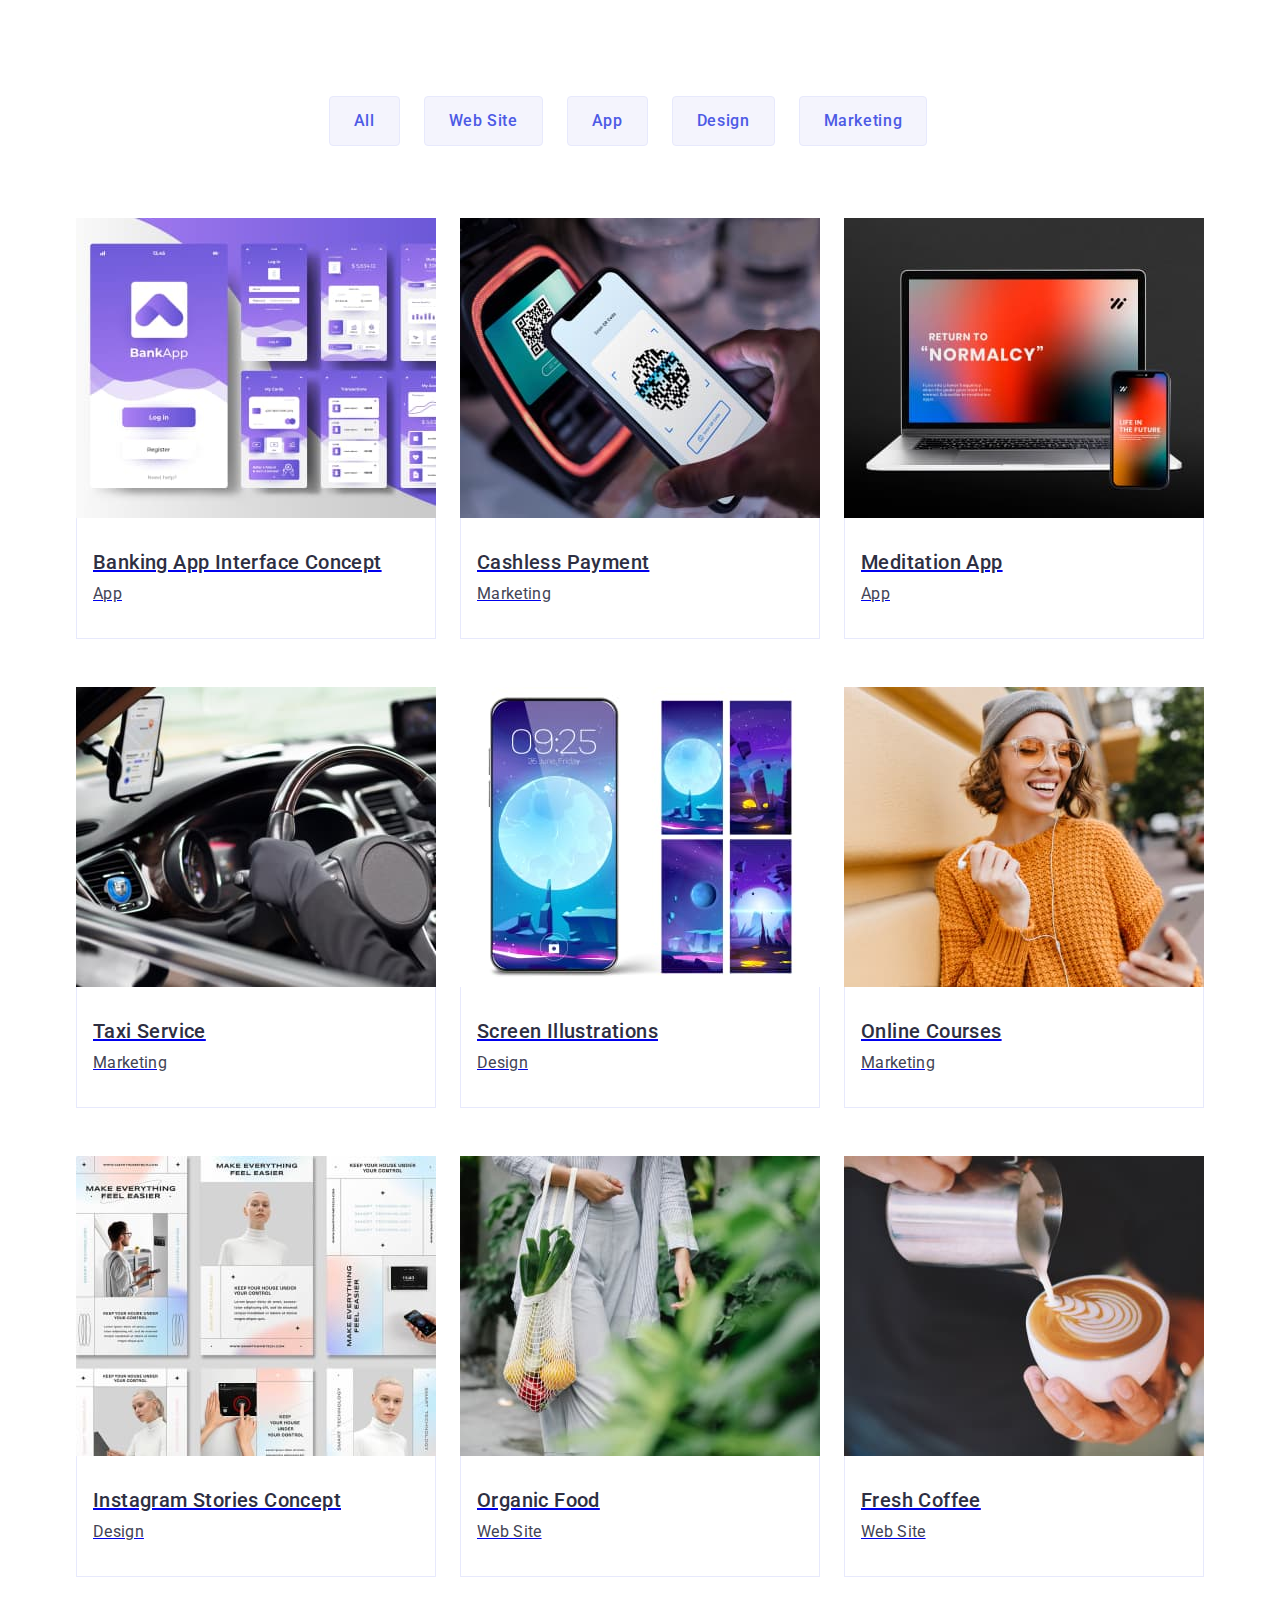
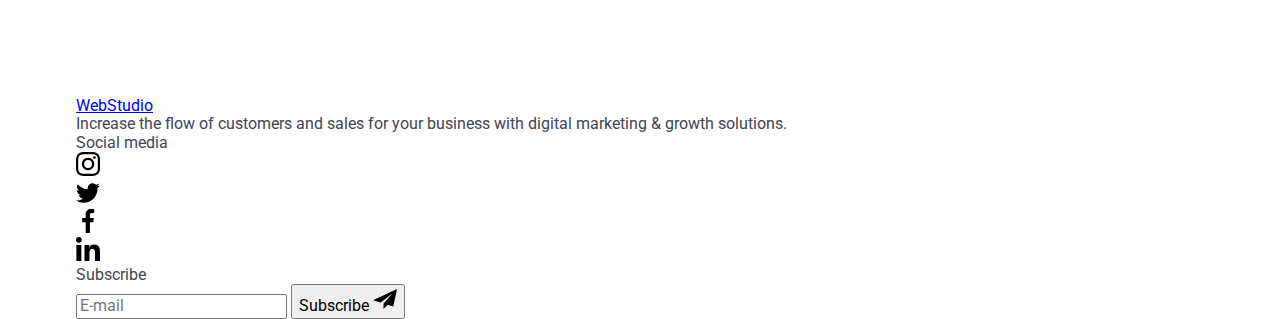
==== commit 2b39724f: "Update portfolio.html" ====
--- a/portfolio.html
+++ b/portfolio.html
@@ -257,7 +257,7 @@
 
     <!--Footer section-->
 
-    <!--<footer class="ftr">
+    <footer class="ftr">
       <div class="container">
         <div class="container-box">
           <a href="/index.html" class="web link"
@@ -323,6 +323,6 @@
           </form>
         </div>
       </div>
-    </footer>-->
+    </footer>
   </body>
 </html>
--- a/css/styles.css
+++ b/css/styles.css
@@ -216,6 +216,10 @@
 .text-section {
   padding: 96px 0;
 }
+.text-article {
+  max-width: 396px;
+  align-items: center;
+}
 .text-icons {
   display: flex;
   justify-content: center;
@@ -320,3 +324,281 @@
     display: none;
   }
 }
+
+/* Fourth section */
+
+.prof-section {
+  background-color: var(--cloud);
+  padding: 96px 0;
+  margin-bottom: 72px;
+}
+.tittle {
+  color: #2e2f42;
+  text-align: center;
+  font-size: 36px;
+  font-weight: 700;
+  line-height: 1.11;
+  letter-spacing: 0.02em;
+  text-transform: capitalize;
+  margin-bottom: 72px;
+}
+.team-card-item {
+  background-color: #ffffff;
+  box-shadow: 0px 2px 1px 0px rgba(46, 47, 66, 0.08),
+    0px 1px 1px 0px rgba(46, 47, 66, 0.16),
+    0px 1px 6px 0px rgba(46, 47, 66, 0.08);
+  border-radius: 0px 0px 4px 4px;
+}
+.card-description {
+  padding: 32px 0;
+}
+.team-card {
+  display: flex;
+  gap: 24px;
+  flex-wrap: wrap;
+}
+.prof-name {
+  color: var(--navy-blue);
+  font-size: 20px;
+  font-style: normal;
+  font-weight: 500;
+  line-height: 1.2;
+  letter-spacing: 0.02em;
+  text-align: center;
+  margin-bottom: 8px;
+}
+.text-spot {
+  color: var(--slate);
+  font-size: 16px;
+  line-height: 1.5;
+  letter-spacing: 0.02em;
+  text-align: center;
+  margin-bottom: 8px;
+}
+.team {
+  display: flex;
+  justify-content: center;
+  gap: 24px;
+}
+.icon-link {
+  width: 100%;
+  height: 100%;
+  background-color: #4d5ae5;
+  border-radius: 50%;
+  display: flex;
+  align-items: center;
+  justify-content: center;
+  transition: background-color 250ms cubic-bezier(0.4, 0, 0.2, 1);
+}
+.icon-link:hover,
+.icon-link:focus {
+  background-color: #404bbf;
+}
+.team-card-list-icon {
+  fill: var(--cloud);
+}
+.team-card-icon {
+  width: 40px;
+  height: 40px;
+}
+
+@media screen and (min-width: 768px) {
+  .team-card {
+    gap: 64px 24px;
+    margin: 0;
+    justify-content: center;
+    flex-direction: row;
+  }
+  .team-card-item {
+    max-width: 264px;
+    flex-basis: calc((100% - 1 * 24px) / 2);
+  }
+}
+
+@media screen and (min-width: 1158px) {
+  .prof-section {
+    padding: 120px 0;
+  }
+  .team-card-item {
+    flex-basis: calc((100% - 72px) / 4);
+  }
+}
+
+/* Customers section */
+
+.customers-section {
+  padding: 96px 0;
+}
+.customers-list {
+  display: flex;
+  gap: 16px;
+  flex-wrap: wrap;
+}
+.logo-icon {
+  fill: currentColor;
+}
+.custom-list-item {
+  width: calc((100% - 16px) / 2);
+  height: 88px;
+}
+.custom-list-item .link {
+  width: 100%;
+  height: 100%;
+  border: 1px solid #8e8f99;
+  border-radius: 4px;
+  display: flex;
+  align-items: center;
+  justify-content: center;
+  color: #8e8f99;
+}
+.custom-list-item .link:hover,
+.custom-list-item .link:focus {
+  border-color: #404bbf;
+  color: #404bbf;
+}
+.custom-link {
+  transition: border-color 250ms cubic-bezier(0.4, 0, 0.2, 1),
+    color 250ms cubic-bezier(0.4, 0, 0.2, 1);
+}
+@media screen and (min-width: 768px) {
+  .customers-list {
+    gap: 24px;
+  }
+  .custom-list-item {
+    flex-basis: calc((100% - 2 * 24px) / 3);
+  }
+}
+@media screen and (min-width: 1158px) {
+  .customers-section {
+    padding: 120px 0;
+  }
+  .custom-list-item {
+    width: calc((100% - 120px) / 6);
+    height: 88px;
+  }
+}
+
+/* Button Section Portfolio */
+
+.portfolio-section {
+  padding-top: 96px;
+  padding-bottom: 120px;
+}
+.filter-list {
+  display: flex;
+  justify-content: center;
+  flex-wrap: wrap;
+  row-gap: 48px;
+  margin-bottom: 72px;
+}
+.filter-btn {
+  font-family: "Roboto", sans-serif;
+  font-weight: 500;
+  font-size: 16px;
+  line-height: 1.5;
+  letter-spacing: 0.04em;
+  color: var(--iris);
+  cursor: pointer;
+  min-width: 69px;
+  min-height: 48px;
+  display: flex;
+  padding: 12px 24px;
+  gap: 24px;
+  justify-content: center;
+  align-items: center;
+  list-style: none;
+  text-decoration: none;
+  border-radius: 4px;
+  border: 1px solid var(--cornflower);
+  background-color: var(--cloud);
+  transition: color var(--transition-settings),
+    background-color var(--transition-settings),
+    border-color var(--transition-settings),
+    box-shadow var(--transition-settings);
+}
+.filter-btn:hover,
+.filter-btn:focus {
+  background-color: #404bbf;
+  color: #ffffff;
+  border: 1px solid transparent;
+  box-shadow: 0px 2px 2px 0px rgba(0, 0, 0, 0.12),
+    0px 2px 1px 0px rgba(0, 0, 0, 0.08), 0px 3px 1px 0px rgba(0, 0, 0, 0.1);
+}
+.filter-list .filter-item {
+  margin-right: 24px;
+}
+/* Picture List Section */
+
+.card-list-item {
+  display: flex;
+  flex-wrap: wrap;
+  column-gap: 24px;
+  row-gap: 48px;
+}
+.card-list {
+  background: var(--white);
+}
+.portfolio-section .card-overlay {
+  position: relative;
+  overflow: hidden;
+}
+.portfolio-section .card-overlay-text {
+  position: absolute;
+  top: 0;
+  left: 0;
+  transform: translateY(100%);
+  color: var(--cloud);
+  padding: 40px 32px;
+  width: 100%;
+  height: 100%;
+  line-height: 1.5; /* 150% */
+  letter-spacing: 0.02em;
+  width: 100%;
+  height: 100%;
+  background-color: var(--iris);
+  transition: transform var(--transition-settings);
+}
+.portfolio-section .card-list .link:hover .card-overlay-text,
+.portfolio-section .card-list .link:focus .card-overlay-text {
+  transform: translateY(0%);
+}
+.portfolio-section .card-list-item .link:hover,
+.portfolio-section .card-list-item .link:focus {
+  box-shadow: 0px 2px 1px 0px rgba(46, 47, 66, 0.08),
+    0px 1px 1px 0px rgba(46, 47, 66, 0.16),
+    0px 1px 6px 0px rgba(46, 47, 66, 0.08);
+}
+.portfolio-section .card-list-item .link {
+  position: relative;
+  display: block;
+  transition: box-shadow var(--transition-settings);
+}
+.card-content {
+  padding: 32px 16px;
+  border: 1px solid #e7e9fc;
+  border-top: none;
+}
+.text {
+  color: var(--slate);
+  font-family: "Roboto", sans-serif;
+  font-size: 16px;
+  font-style: normal;
+  font-weight: 400;
+  line-height: 1.5;
+  letter-spacing: 0.02em;
+}
+@media screen and (min-width: 768px) {
+  .filter-list {
+    justify-content: center;
+  }
+  .card-list {
+    flex-basis: calc((100% - 24px) / 2);
+  }
+}
+@media screen and (min-width: 1158px) {
+  .card-list {
+    flex-basis: calc((100% - 48px) / 3);
+  }
+}
+
+/* Footer section */
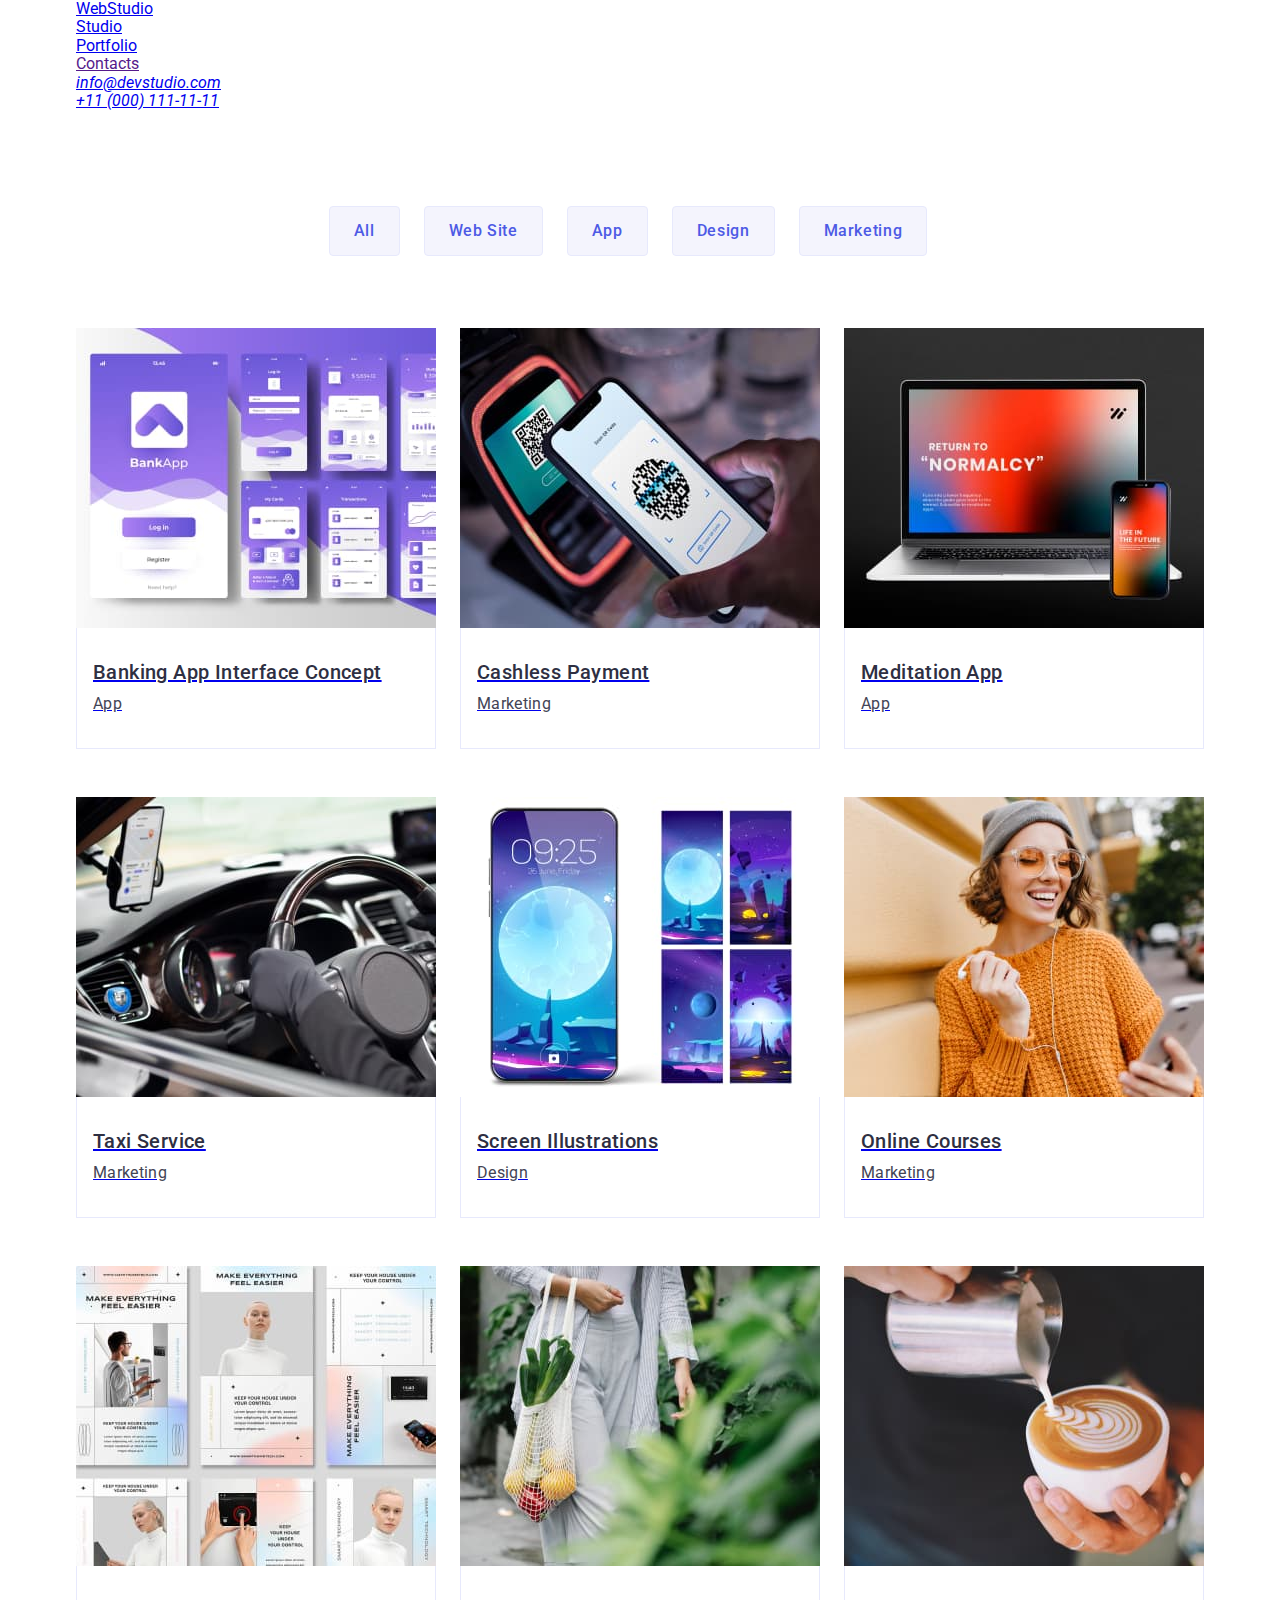
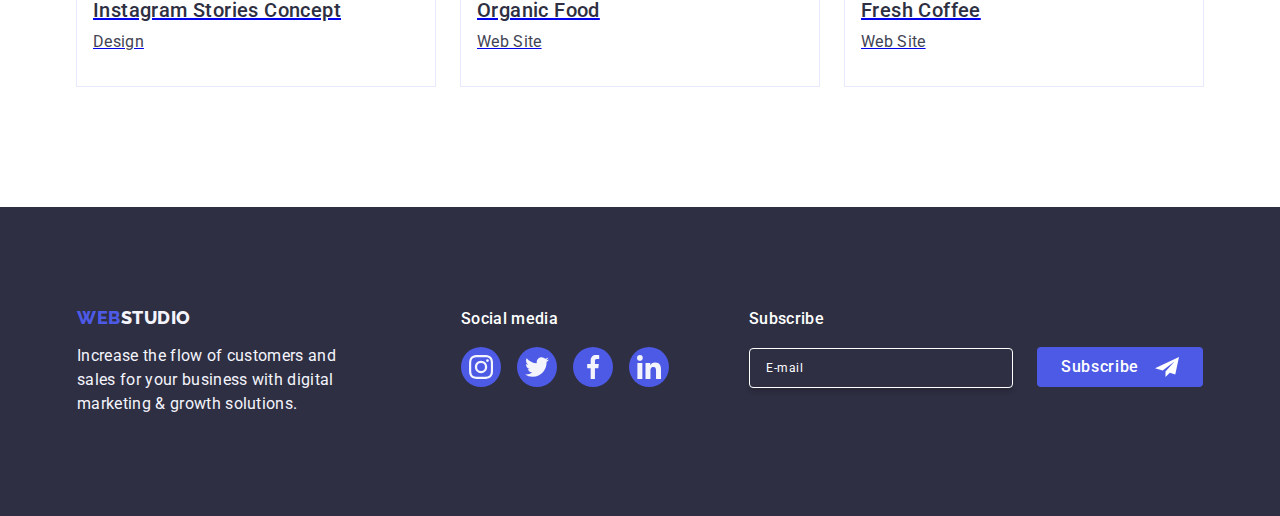
==== commit 3c35735a: "Update portfolio.html" ====
--- a/portfolio.html
+++ b/portfolio.html
@@ -17,33 +17,35 @@
   </head>
   <!--Body-->
   <body class="body">
-    <!--<header class="header">
+    <header class="header">
       <div class="container">
         <nav class="nav">
           <a href="./index.html" class="web-logo link"
             >Web<span class="studio link">Studio</span></a
           >
           <ul class="list">
-            <li><a href="./index.html" class="nav-menu link">Studio</a></li>
-            <li>
+            <li class="menu-item">
+              <a href="./index.html" class="nav-menu link">Studio</a>
+            </li>
+            <li class="menu-item">
               <a href="./portfolio.html" class="nav-menu link current"
                 >Portfolio</a
               >
-            </li>
+            </li class="menu-item">
             <li><a href="" class="nav-menu link">Contacts</a></li>
           </ul>
-        </nav>-->
-
-    <!--Contacts-->
-
-    <!--<address class="address list">
+        </nav>
+
+        <!--Contacts-->
+
+        <address class="address list">
           <ul class="list">
-            <li>
+            <li class="address-item">
               <a class="contact-list link" href="mailto:info@devstudio.com"
                 >info@devstudio.com</a
               >
             </li>
-            <li>
+            <li class="address-item">
               <a class="contact-list link" href="tel:+110001111111"
                 >+11 (000) 111-11-11</a
               >
@@ -51,7 +53,7 @@
           </ul>
         </address>
       </div>
-    </header>-->
+    </header>
 
     <!--Main section-->
     <main>
--- a/css/styles.css
+++ b/css/styles.css
@@ -602,3 +602,398 @@
 }
 
 /* Footer section */
+
+.backdrop {
+  position: fixed;
+  top: 0;
+  left: 0;
+  width: 100%;
+  height: 100%;
+  background-color: var(--navyblue-modal);
+  z-index: 2;
+  transition: opacity var(--transition-settings),
+    visibility var(--transition-settings);
+}
+
+.backdrop .modal {
+  padding: 72px 24px 24px 24px;
+  position: absolute;
+  top: 50%;
+  left: 50%;
+  transform: translate(-50%, -50%);
+  width: 408px;
+  min-height: 584px;
+  border-radius: 4px;
+  background-color: var(--daily);
+  box-shadow: 0px 2px 1px 0px rgba(0, 0, 0, 0.2),
+    0px 1px 3px 0px rgba(0, 0, 0, 0.12), 0px 1px 1px 0px rgba(0, 0, 0, 0.14);
+  transition: transform var(--transition-settings);
+}
+
+.backdrop .modal-btn {
+  display: flex;
+  align-items: center;
+  justify-content: center;
+  position: absolute;
+  right: 24px;
+  top: 24px;
+  width: 24px;
+  height: 24px;
+  fill: var(--cornflower);
+  border: 1px solid var(--cornflower);
+  border-radius: 50%;
+  border-color: rgba(0, 0, 0, 0.1);
+  background-color: var(--cornflower);
+  padding: 0x;
+  transition: background-color var(--transition-settings),
+    border var(--transition-settings);
+  padding: 0;
+  cursor: pointer;
+}
+
+.backdrop .modal-btn:hover,
+.backdrop .modal-btn:focus {
+  background-color: var(--ocean);
+  border: none;
+}
+
+.backdrop.is-hidden {
+  opacity: 0;
+  pointer-events: none;
+  visibility: hidden;
+}
+
+.backdrop .modal-btn-ico {
+  fill: black;
+  transition: fill var(--transition-settings);
+}
+
+.backdrop .modal-btn:hover .modal-btn-ico,
+.backdrop .modal-btn:focus .modal-btn-ico {
+  fill: var(--white);
+}
+
+.ftr {
+  margin: 0 auto;
+  padding: 100px 0;
+  background-color: var(--navy-blue);
+  flex-direction: column;
+  display: flex;
+}
+
+.ftr .container {
+  display: flex;
+  align-items: baseline;
+  justify-content: center;
+}
+.web {
+  color: #4d5ae5;
+  font-family: "Raleway", sans-serif;
+  font-size: 18px;
+  font-style: normal;
+  font-weight: 800;
+  line-height: 1.17;
+  letter-spacing: 0.03em;
+  text-transform: uppercase;
+  text-decoration: none;
+  margin-right: 76px;
+  display: inline-block;
+  margin-bottom: 16px;
+}
+.studio-link {
+  color: #f4f4fd;
+  font-size: 18px;
+  font-style: normal;
+  font-weight: 800;
+  line-height: 1.17;
+  letter-spacing: 0.03em;
+  text-transform: uppercase;
+  text-decoration: none;
+}
+
+.text-footer {
+  color: var(--cloud);
+  font-family: "Roboto", sans-serif;
+  font-size: 16px;
+  font-style: normal;
+  font-weight: 400;
+  line-height: 1.5;
+  letter-spacing: 0.02em;
+  width: 264px;
+}
+
+.container-box {
+  margin-right: 120px;
+}
+
+.social-media {
+  font-family: "Roboto", sans-serif;
+  font-size: 16px;
+  font-style: normal;
+  font-weight: 500;
+  line-height: 1.5;
+  letter-spacing: 0.02em;
+  color: var(--white);
+  margin-bottom: 16px;
+}
+.footer-list {
+  display: flex;
+  gap: 16px;
+}
+.footer .link {
+  display: inline-block;
+  margin-bottom: 16px;
+}
+.footer-icon {
+  display: flex;
+  align-items: center;
+  justify-content: center;
+  border-radius: 50%;
+  color: #f4f4fd;
+  background-color: var(--iris);
+  padding: 8px;
+  transition: background-color var(--transition-settings);
+}
+.footer-icon {
+  fill: currentColor;
+}
+.footer-icon:hover,
+.footer-icon:focus {
+  background-color: var(--green);
+}
+.footer-icon-item {
+  width: 40px;
+  height: 40px;
+}
+.footer-icon-item .link {
+  width: 100%;
+  height: 100%;
+}
+.footer-form {
+  margin-left: 80px;
+}
+.label-footer {
+  display: flex;
+  flex-direction: column;
+  margin-bottom: 16px;
+  font-weight: 500;
+  font-size: 16px;
+  line-height: 1.5;
+  letter-spacing: 0.02em;
+  color: var(--white);
+}
+.footer-form-tag {
+  display: flex;
+  gap: 24px;
+  align-items: baseline;
+}
+.footer-label {
+  display: flex;
+  align-items: flex-end;
+}
+.input-footer::placeholder {
+  color: var(--white, #fff);
+}
+.input-footer {
+  font-size: 12px;
+  line-height: 1.5;
+  letter-spacing: 0.04em;
+  padding-left: 16px;
+  border-radius: 4px;
+  border: 1px solid var(--white, #fff);
+  box-shadow: 0px 4px 4px 0px rgba(0, 0, 0, 0.15);
+  background-color: transparent;
+  width: 264px;
+  color: var(--white, #fff);
+  height: 40px;
+}
+.footer-button-form {
+  display: flex;
+  border: none;
+  min-width: 16px;
+  justify-content: center;
+  align-items: center;
+  min-width: 165px;
+  height: 40px;
+  padding: 8px 24px;
+  cursor: pointer;
+  border-radius: 4px;
+  background-color: var(--iris, #4d5ae5);
+  color: var(--white, #fff);
+  font-family: "Roboto", sans-serif;
+  text-align: center;
+  font-size: 16px;
+  font-weight: 500;
+  line-height: 1.5; /* 150% */
+  letter-spacing: 0.04em;
+}
+.telefram-icon {
+  margin-left: 16px;
+  fill: var(--white);
+}
+
+/* Modal section */
+
+.modal-title {
+  font-family: Roboto;
+  font-size: 16px;
+  font-style: normal;
+  font-weight: 500;
+  line-height: 1.5;
+  letter-spacing: 0.02em;
+  display: flex;
+  align-items: center;
+  justify-content: center;
+  text-align: center;
+  margin-bottom: 16px;
+  color: var(--navy-blue);
+}
+.modal-form-container {
+  margin-bottom: 8px;
+  position: relative;
+}
+.modal-form-label {
+  font-size: 12px;
+  line-height: 1.17;
+  letter-spacing: 0.04em;
+  color: #8e8f99;
+  display: block;
+  margin-bottom: 4px;
+}
+.modal-form-form {
+  position: relative;
+}
+.modal-form-input {
+  height: 40px;
+  outline: transparent;
+  padding-left: 38px;
+  width: 100%;
+  background-color: transparent;
+  border-radius: 4px;
+  border: 1px solid var(--navyblue-modal, rgba(46, 47, 66, 0.4));
+  transition: border-color 250ms cubic-bezier(0.4, 0, 0.2, 1);
+}
+.modal-form-input:focus {
+  border-color: #4d5ae5;
+}
+.modal-form-input:focus + .modal-form-icon {
+  fill: #4d5ae5;
+}
+.modal-form-icon {
+  position: absolute;
+  pointer-events: none;
+  transform: translateY(-50%);
+  top: 50%;
+  left: 16px;
+  fill: var(--navy-blue);
+  transition: fill 250ms cubic-bezier(0.4, 0, 0.2, 1);
+}
+.modal-form-textarea {
+  width: 100%;
+  height: 120px;
+  font-size: 12px;
+  line-height: 1.17;
+  letter-spacing: 0.04em;
+  background-color: transparent;
+  color: rgba(46, 47, 66, 0.4);
+  padding: 8px 16px;
+  border-radius: 4px;
+  margin-top: 4px;
+  outline: transparent;
+  transition: border-color 250ms cubic-bezier(0.4, 0, 0.2, 1);
+  border: 1px solid var(--navyblue-modal, rgba(46, 47, 66, 0.4));
+  resize: none;
+}
+.modal-form-textarea::placeholder {
+  color: var(--navyblue-modal, rgba(46, 47, 66, 0.4));
+}
+.modal-form-textarea:focus {
+  border-color: var(--iris);
+}
+.modal-form-privacy {
+  align-items: center;
+  justify-content: center;
+  margin-bottom: 24px;
+}
+.privacy-checkbox {
+  display: inline-flex;
+  align-items: center;
+  justify-content: center;
+  width: 16px;
+  height: 16px;
+  margin-right: 5px;
+  border-radius: 2px;
+  fill: transparent;
+  border: 1px solid rgba(46, 47, 66, 0.4);
+  transition: background-color 250ms cubic-bezier(0.4, 0, 0.2, 1),
+    border 250ms cubic-bezier(0.4, 0, 0.2, 1),
+    fill 250ms cubic-bezier(0.4, 0, 0.2, 1);
+}
+.checkbox-modal {
+  width: 16px;
+  height: 16px;
+  stroke-width: 1px;
+}
+input[type="checkbox"]:checked + .modal-form-priv .privacy-checkbox {
+  background-color: var(--ocean);
+  border: none;
+  fill: #f4f4fd;
+}
+.modal-form-priv {
+  font-family: Roboto;
+  font-size: 12px;
+  line-height: 1.17;
+  letter-spacing: 0.04em;
+  color: var(--lightslate, #8e8f99);
+  display: block;
+  gap: 8px;
+  align-items: center;
+}
+.privacy-link {
+  font-family: Roboto;
+  font-size: 12px;
+  line-height: 16px;
+  letter-spacing: 0.48px;
+  text-decoration-line: underline;
+  color: var(--iris, #4d5ae5);
+}
+.button_form {
+  display: block;
+  font-family: "Roboto", sans-serif;
+  font-size: 16px;
+  font-weight: 500;
+  line-height: 1.5;
+  letter-spacing: 0.04em;
+  text-align: center;
+  color: #ffffff;
+  background: var(--iris, #4d5ae5);
+  cursor: pointer;
+  margin-top: 24px;
+  margin-left: auto;
+  margin-right: auto;
+  border-radius: 4px;
+  min-width: 169px;
+  padding: 16px 32px;
+  border: none;
+  transition: background-color 250ms cubic-bezier(0.4, 0, 0.2, 1);
+}
+.button_form:hover,
+.button_form:focus {
+  background-color: var(--ocean);
+}
+
+/* Mobile menu */
+
+.btn-mobile {
+  max-height: 22px;
+  max-width: 32px;
+  display: flex;
+  justify-content: center;
+  align-items: center;
+  padding: 0;
+  border: none;
+  border-radius: 4px;
+  background-color: transparent;
+  cursor: pointer;
+  outline: none;
+}
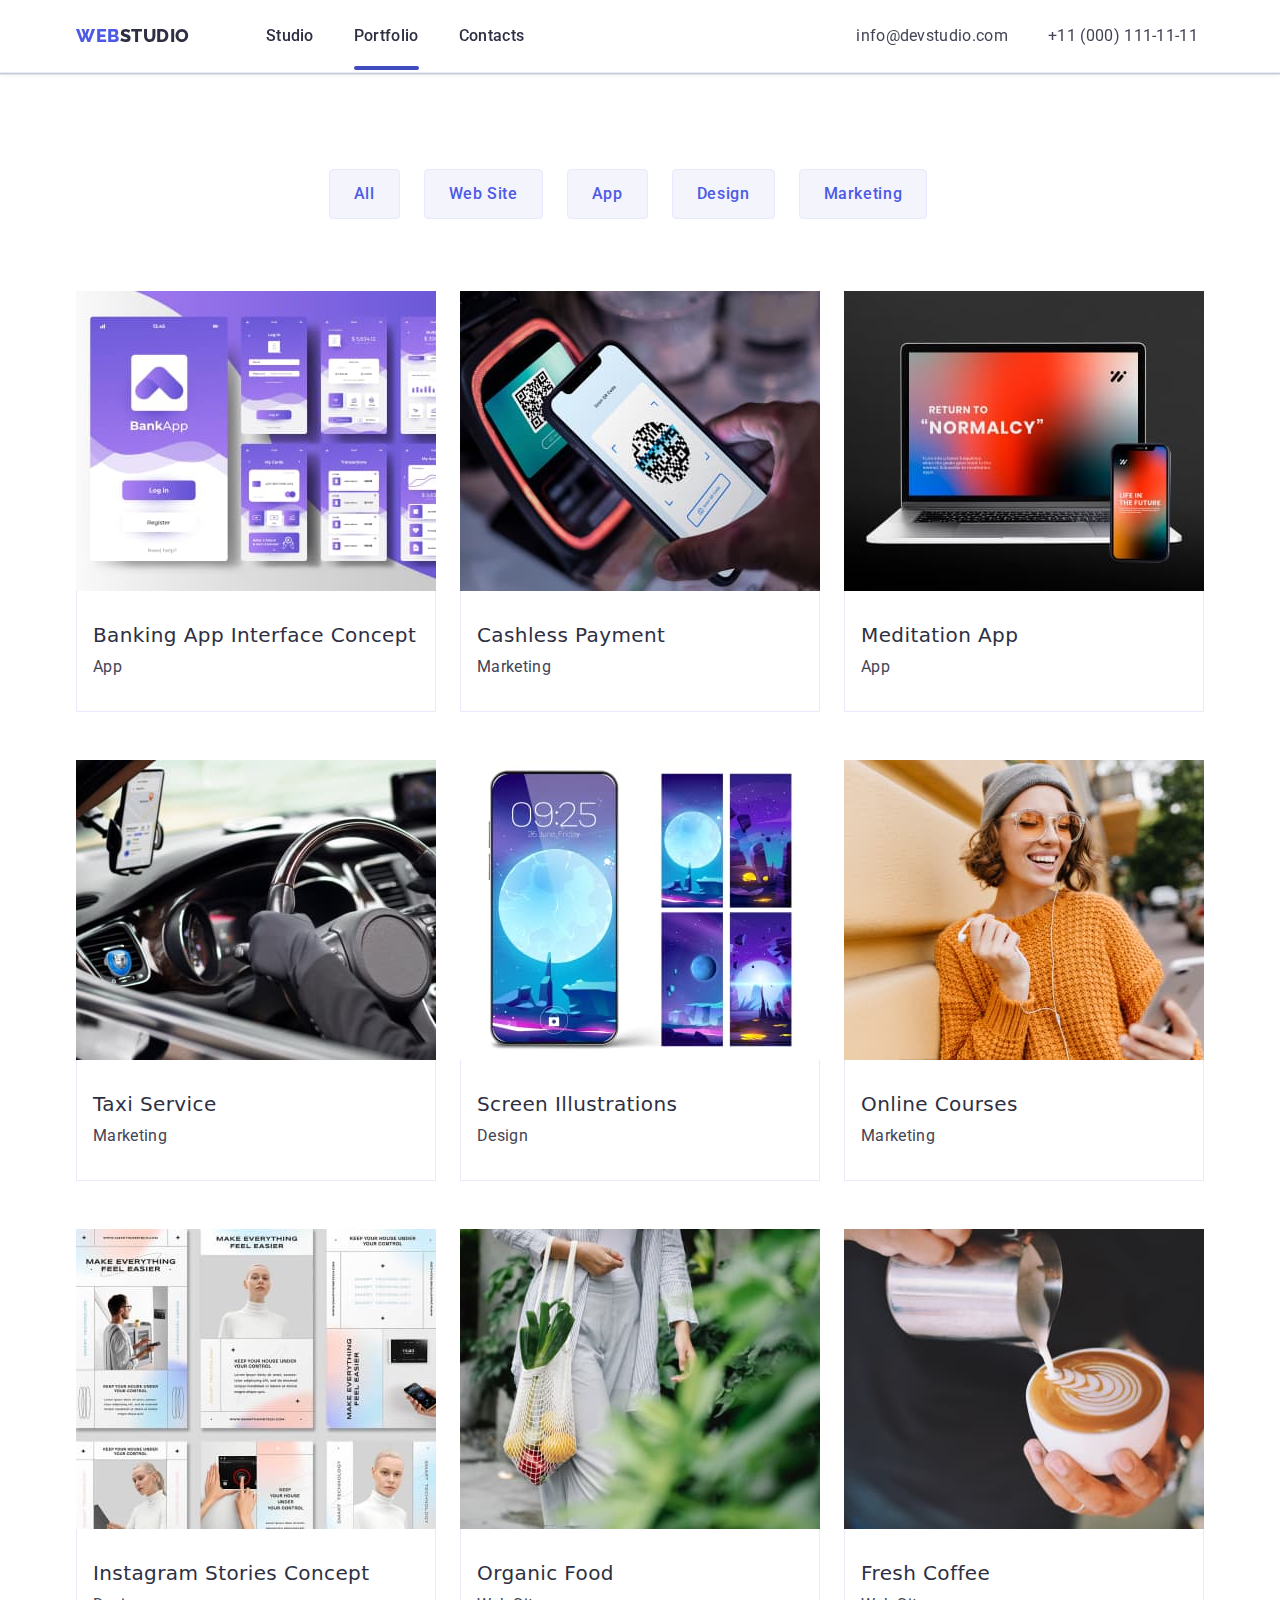
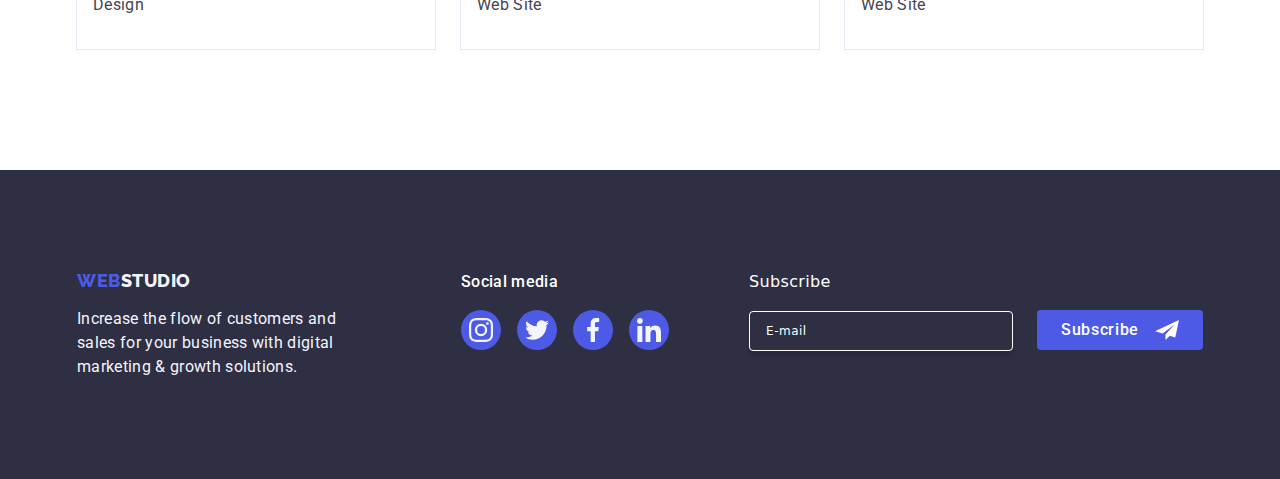
==== commit 5846911c: "Update portfolio.html" ====
--- a/portfolio.html
+++ b/portfolio.html
@@ -2,6 +2,7 @@
 <html lang="en">
   <head>
     <meta charset="UTF-8" />
+    <meta name="viewport" content="width=device-width, initial-scale=1.0" />
     <title>Portfolio</title>
     <link
       rel="stylesheet"
@@ -16,7 +17,7 @@
     <link rel="stylesheet" href="./css/styles.css" />
   </head>
   <!--Body-->
-  <body class="body">
+  <body>
     <header class="header">
       <div class="container">
         <nav class="nav">
@@ -38,8 +39,8 @@
 
         <!--Contacts-->
 
-        <address class="address list">
-          <ul class="list">
+        <address class="address">
+          <ul class="address list">
             <li class="address-item">
               <a class="contact-list link" href="mailto:info@devstudio.com"
                 >info@devstudio.com</a
--- a/css/styles.css
+++ b/css/styles.css
@@ -67,15 +67,14 @@
   clip: rect(0 0 0 0);
   overflow: hidden;
 }
+
 /* common style */
 
-.container .text-section {
-  max-width: 320px;
+.container {
+  min-width: 320px;
+  max-width: 428px;
   padding: 0 16px;
   margin: 0 auto;
-  display: flex;
-  flex-direction: column;
-  align-items: center;
 }
 
 @media screen and (min-width: 768px) {
@@ -94,6 +93,183 @@
   }
 }
 
+/* Header section */
+
+.header-container {
+  display: flex;
+  justify-content: space-between;
+  align-content: center;
+}
+.header {
+  border-bottom: 1px solid #e7e9fc;
+  box-shadow: 0px 1px 6px 0px rgba(46, 47, 66, 0.08),
+    0px 1px 1px 0px rgba(46, 47, 66, 0.16),
+    0px 2px 1px 0px rgba(46, 47, 66, 0.08);
+  position: sticky;
+  top: 0;
+  background-color: #ffffff;
+  z-index: 1;
+}
+.header .container {
+  display: flex;
+}
+.menu .link:hover::after {
+  content: "";
+  position: absolute;
+  left: 0;
+  bottom: -1px;
+  width: 100%;
+  height: 4px;
+  background-color: #404bbf;
+  border-radius: 2px;
+}
+
+.header .nav {
+  display: flex;
+  align-items: center;
+  margin-right: 332px;
+}
+
+.link {
+  text-decoration: none;
+}
+.web-logo {
+  color: #4d5ae5;
+  font-family: "Raleway", sans-serif;
+  font-size: 18px;
+  font-style: normal;
+  font-weight: 800;
+  line-height: 1.17;
+  letter-spacing: 0.03em;
+  text-transform: uppercase;
+  text-decoration: none;
+  margin-right: 76px;
+}
+.studio {
+  color: var(--navy-blue);
+  font-size: 18px;
+  font-style: normal;
+  font-weight: 800;
+  line-height: 1.17;
+  letter-spacing: 0.03em;
+  text-transform: uppercase;
+  text-decoration: none;
+}
+.link-list {
+  text-decoration: none;
+}
+.nav .list,
+.address .list {
+  display: flex;
+  gap: 40px;
+}
+.menu .link {
+  display: block;
+  padding-top: 24px;
+  padding-bottom: 24px;
+  color: var(--navy-blue);
+  position: relative;
+  transition: color 250ms cubic-bezier(0.4, 0, 0.2, 1);
+}
+.nav-menu:hover,
+.nav-menu:focus {
+  color: var(--ocean);
+}
+.menu .link.current {
+  color: var(--ocean);
+}
+.nav-menu {
+  font-family: "Roboto", sans-serif;
+  color: var(--navy-blue);
+  font-size: 16px;
+  font-style: normal;
+  font-weight: 500;
+  line-height: 1.5;
+  letter-spacing: 0.02em;
+  padding: 24px 0;
+  position: relative;
+  transition: color 250ms cubic-bezier(0.4, 0, 0.2, 1);
+}
+.nav-menu-link {
+  text-decoration: none;
+}
+.current::after {
+  content: "";
+  display: block;
+  position: absolute;
+  bottom: -1px;
+  width: 100%;
+  height: 4px;
+  border-radius: 2px;
+  background: var(--ocean);
+}
+.contact-list {
+  font-family: "Roboto", sans-serif;
+  color: var(--slate);
+  font-size: 16px;
+  font-style: normal;
+  padding: 24px 0;
+  display: block;
+  font-weight: 400;
+  line-height: 1.5;
+  letter-spacing: 0.02em;
+  text-decoration: none;
+  transition: color 250ms cubic-bezier(0.4, 0, 0.2, 1);
+}
+.contact-list:hover,
+.contact-list:focus {
+  color: #404bbf;
+}
+.address {
+  font-style: normal;
+  text-decoration: none;
+}
+.address-list {
+  display: flex;
+}
+@media screen and (min-width: 768px) {
+  .menu .link {
+    display: block;
+    padding-top: 24px;
+    padding-bottom: 24px;
+    color: var(--navy-blue);
+    position: relative;
+    transition: color 250ms cubic-bezier(0.4, 0, 0.2, 1);
+  }
+  .address {
+    display: flex;
+    gap: 12px;
+    flex-direction: column;
+  }
+  .address-item {
+    gap: 40px;
+    color: var(--navy-blue);
+    font-size: 16px;
+    font-style: normal;
+    font-weight: 500;
+    line-height: 1.5;
+    letter-spacing: 0.32px;
+    list-style: none;
+    text-decoration: none;
+    transition: color 250ms cubic-bezier(0.4, 0, 0.2, 1);
+  }
+}
+@media screen and (min-width: 1158px) {
+  .address {
+    flex-direction: row;
+    gap: 40px;
+    justify-content: center;
+    align-items: center;
+  }
+}
+@media screen and (max-width: 767.98px) {
+  .nav {
+    width: 100%;
+  }
+  .header {
+    padding: 20px 16px;
+  }
+}
 /* Main dark section */
 
 .dark-section {
@@ -215,6 +391,9 @@
 
 .text-section {
   padding: 96px 0;
+  display: flex;
+  flex-direction: column;
+  align-items: center;
 }
 .text-article {
   max-width: 396px;
@@ -833,7 +1012,75 @@
 }
 
 /* Modal section */
-
+.backdrop {
+  position: fixed;
+  top: 0;
+  left: 0;
+  width: 100%;
+  height: 100%;
+  background-color: var(--navyblue-modal);
+  z-index: 2;
+  transition: opacity var(--transition-settings),
+    visibility var(--transition-settings);
+}
+
+.backdrop .modal {
+  padding: 72px 24px 24px 24px;
+  position: absolute;
+  top: 50%;
+  left: 50%;
+  transform: translate(-50%, -50%);
+  width: 408px;
+  min-height: 584px;
+  border-radius: 4px;
+  background-color: var(--daily);
+  box-shadow: 0px 2px 1px 0px rgba(0, 0, 0, 0.2),
+    0px 1px 3px 0px rgba(0, 0, 0, 0.12), 0px 1px 1px 0px rgba(0, 0, 0, 0.14);
+  transition: transform var(--transition-settings);
+}
+
+.backdrop .modal-btn {
+  display: flex;
+  align-items: center;
+  justify-content: center;
+  position: absolute;
+  right: 24px;
+  top: 24px;
+  width: 24px;
+  height: 24px;
+  fill: var(--cornflower);
+  border: 1px solid var(--cornflower);
+  border-radius: 50%;
+  border-color: rgba(0, 0, 0, 0.1);
+  background-color: var(--cornflower);
+  padding: 0x;
+  transition: background-color var(--transition-settings),
+    border var(--transition-settings);
+  padding: 0;
+  cursor: pointer;
+}
+
+.backdrop .modal-btn:hover,
+.backdrop .modal-btn:focus {
+  background-color: var(--ocean);
+  border: none;
+}
+
+.backdrop.is-hidden {
+  opacity: 0;
+  pointer-events: none;
+  visibility: hidden;
+}
+
+.backdrop .modal-btn-ico {
+  fill: black;
+  transition: fill var(--transition-settings);
+}
+
+.backdrop .modal-btn:hover .modal-btn-ico,
+.backdrop .modal-btn:focus .modal-btn-ico {
+  fill: var(--white);
+}
 .modal-title {
   font-family: Roboto;
   font-size: 16px;
@@ -981,10 +1228,43 @@
 .button_form:focus {
   background-color: var(--ocean);
 }
+@media only screen and (max-width: 427.98px) {
+  .modal {
+    width: calc(100% - 30px);
+  }
+}
 
 /* Mobile menu */
 
-.btn-mobile {
+.menu-container {
+  width: 100vw;
+  height: 100vh;
+  display: flex;
+  flex-direction: column;
+  position: fixed;
+  gap: 48px;
+  top: 0;
+  left: 0;
+  padding: 40px;
+  padding-right: 35px;
+  padding-top: 80px;
+  background-color: var(--white-background);
+  z-index: 999;
+  transform: translateX(100%);
+  transition: transform 250ms ease-in-out;
+}
+.menu-container.is-open {
+  transform: translateX(0);
+}
+.menu-container .menu-toggle {
+  top: 24px;
+  right: 24px;
+  position: absolute;
+}
+.mobile-menu {
+  margin-bottom: auto;
+}
+.menu-toggle {
   max-height: 22px;
   max-width: 32px;
   display: flex;
@@ -997,3 +1277,96 @@
   cursor: pointer;
   outline: none;
 }
+.mobile-menu-icon {
+  stroke: var(--navy-blue);
+  margin-bottom: 2px;
+}
+.menu-close-icon {
+  fill: #212121;
+  transition: stroke 250ms cubic-bezier(0.4, 0, 0.2, 1);
+}
+.menu-toggle.js-close-menu {
+  min-height: 24px;
+  min-width: 24px;
+  cursor: pointer;
+  border: 1px solid rgba(0, 0, 0, 0.1);
+  border-radius: 50%;
+  transition: background-color 250ms cubic-bezier(0.4, 0, 0.2, 1),
+    border 250ms cubic-bezier(0.4, 0, 0.2, 1);
+}
+
+@media screen and (min-width: 768px) {
+  .menu-toggle {
+    display: none;
+  }
+}
+.menu-toggle:hover,
+.menu-toggle:focus {
+  background-color: rgba(0, 0, 0, 0.1);
+}
+
+@media screen and (min-width: 767.98px) {
+  .menu-container {
+    display: none;
+  }
+}
+.mobile-menu-link {
+  font-size: 36px;
+  font-style: normal;
+  font-weight: 700;
+  line-height: 1.11;
+  letter-spacing: 0.02em;
+  text-decoration: none;
+  color: var(--navy-blue);
+  display: block;
+}
+.mobile-menu-link-f {
+  color: var(--ocean);
+}
+.mobile-menu-item:not(:last-child) {
+  margin-bottom: 40px;
+}
+.mobile-menu-link:hover,
+.mobile-menu-link:focus {
+  color: var(--ocean);
+}
+.mobile-menu-navigation {
+  display: block;
+}
+.mobile-menu-tel {
+  font-size: 36px;
+  font-style: normal;
+  font-weight: 700;
+  line-height: 1.11;
+  letter-spacing: 0.02em;
+  list-style: none;
+  text-decoration: none;
+  color: var(--primary-dark);
+  display: block;
+  transition: color 250ms cubic-bezier(0.4, 0, 0.2, 1);
+}
+.mobile-menu-phone {
+  margin-bottom: 40px;
+}
+.mobile-menu-email {
+  font-size: 20px;
+  font-style: normal;
+  font-weight: 500;
+  line-height: 1.2;
+  letter-spacing: 0.02em;
+  list-style: none;
+  text-decoration: none;
+  color: var(--text);
+  display: block;
+  transition: color 250ms cubic-bezier(0.4, 0, 0.2, 1);
+}
+.mobile-menu-social-media {
+  display: flex;
+  justify-content: space-between;
+}
+
+@media only screen and (max-width: 427.98px) {
+  .mobile-menu-tel {
+    font-size: 24px;
+  }
+}
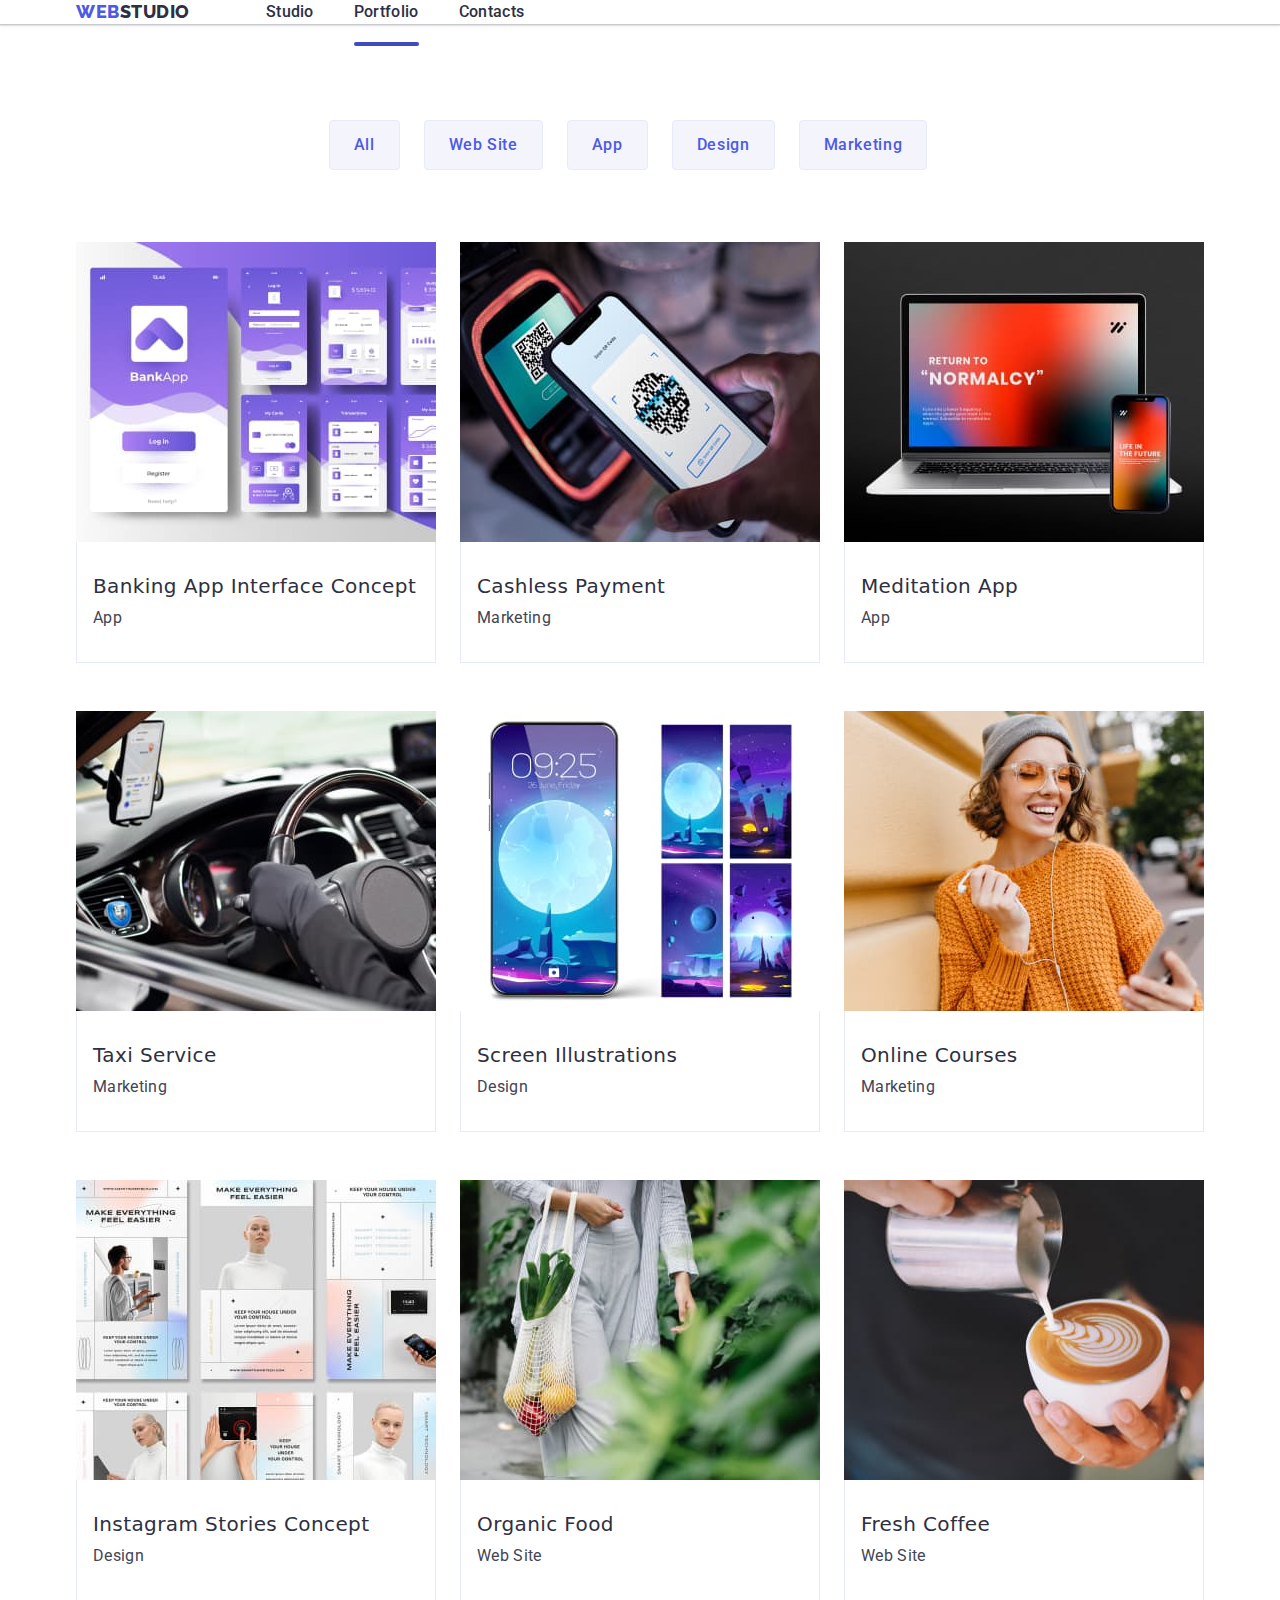
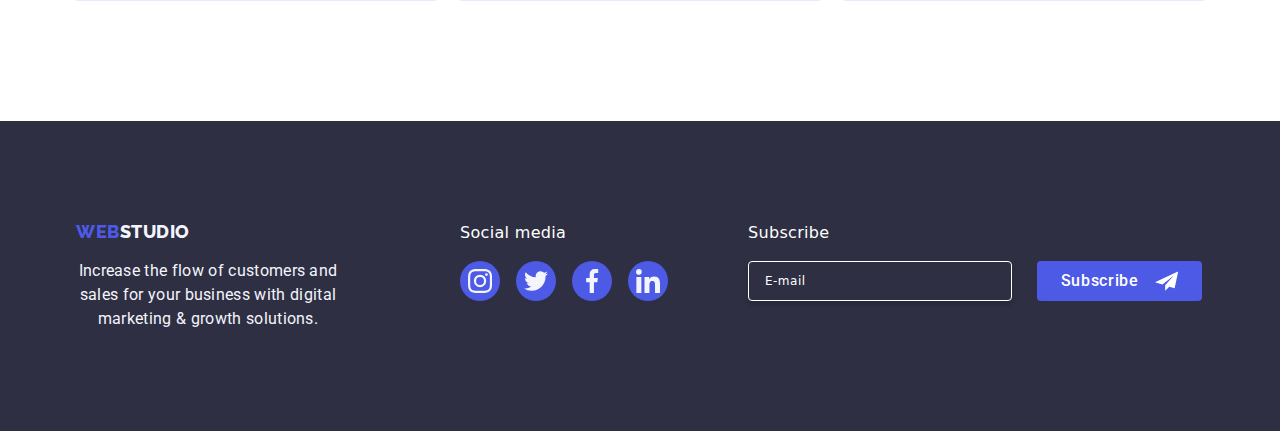
==== commit 984feaab: "changed footer in portfolio" ====
--- a/portfolio.html
+++ b/portfolio.html
@@ -260,10 +260,10 @@
 
     <!--Footer section-->
 
-    <footer class="ftr">
-      <div class="container">
+       <footer class="ftr section">
+      <div class="footer-container container">
         <div class="container-box">
-          <a href="/index.html" class="web link"
+          <a href="./index.html" class="web link"
             >Web<span class="studio-link">Studio</span></a
           >
           <p class="text-footer">
@@ -271,32 +271,32 @@
             digital marketing & growth solutions.
           </p>
         </div>
-        <div>
+        <div class="footer-social-media">
           <p class="social-media">Social media</p>
           <ul class="footer-list list">
             <li class="footer-icon-item">
-              <a href="" class="footer-icon link">
+              <a href="" class="footer-icon link" aria-label="Instagram page">
                 <svg class="footer-social-icon" width="24" height="24">
                   <use href="./images/icons.svg#icon-instagram-2"></use>
                 </svg>
               </a>
             </li>
             <li class="footer-icon-item">
-              <a href="" class="footer-icon link">
+              <a href="" class="footer-icon link" aria-label="Twitter page">
                 <svg class="footer-social-icon" width="24" height="24">
                   <use href="./images/icons.svg#icon-twitter-1"></use>
                 </svg>
               </a>
             </li>
             <li class="footer-icon-item">
-              <a href="" class="footer-icon link">
+              <a href="" class="footer-icon link" aria-label="Facebook page">
                 <svg class="footer-social-icon" width="24" height="24">
                   <use href="./images/icons.svg#icon-facebook-1"></use>
                 </svg>
               </a>
             </li>
             <li class="footer-icon-item">
-              <a href="" class="footer-icon link">
+              <a href="" class="footer-icon link" aria-label="Linkedin page">
                 <svg class="footer-social-icon" width="24" height="24">
                   <use href="./images/icons.svg#icon-linkedin-1"></use>
                 </svg>
--- a/css/styles.css
+++ b/css/styles.css
@@ -20,6 +20,11 @@
 }
 .body {
   font-family: "Roboto", sans-serif;
+  font-size: 16px;
+  font-weight: 400;
+  font-style: normal;
+  line-height: 1.5;
+  letter-spacing: 0.02em;
   color: #434455;
   background-color: #ffffff;
 }
@@ -54,7 +59,10 @@
 }
 img {
   display: block;
-}
+  max-width: 100%;
+  height: auto;
+}
+
 .visually-hidden {
   position: absolute;
   width: 1px;
@@ -68,28 +76,25 @@
   overflow: hidden;
 }
 
-/* common style */
-
 .container {
-  min-width: 320px;
   max-width: 428px;
-  padding: 0 16px;
-  margin: 0 auto;
+  padding-left: 16px;
+  padding-right: 16px;
+  margin-left: auto;
+  margin-right: auto;
 }
 
 @media screen and (min-width: 768px) {
   .container {
-    max-width: 766px;
-    padding: 0 15px;
-    margin: 0 auto;
+    max-width: 768px;
   }
 }
 
 @media screen and (min-width: 1158px) {
   .container {
     max-width: 1158px;
-    padding: 0 15px;
-    margin: 0 auto;
+    padding-left: 15px;
+    padding-right: 15px;
   }
 }
 
@@ -99,21 +104,15 @@
   display: flex;
   justify-content: space-between;
   align-content: center;
+  align-items: center;
 }
 .header {
-  border-bottom: 1px solid #e7e9fc;
+  background: var(--white);
   box-shadow: 0px 1px 6px 0px rgba(46, 47, 66, 0.08),
     0px 1px 1px 0px rgba(46, 47, 66, 0.16),
     0px 2px 1px 0px rgba(46, 47, 66, 0.08);
-  position: sticky;
-  top: 0;
-  background-color: #ffffff;
-  z-index: 1;
-}
-.header .container {
-  display: flex;
-}
-.menu .link:hover::after {
+}
+.menu .link::after {
   content: "";
   position: absolute;
   left: 0;
@@ -123,15 +122,29 @@
   background-color: #404bbf;
   border-radius: 2px;
 }
-
-.header .nav {
-  display: flex;
-  align-items: center;
-  margin-right: 332px;
+@media only screen and (max-width: 767.98px) {
+  .nav {
+    padding-top: 24px;
+    padding-bottom: 24px;
+  }
+}
+.nav {
+  display: flex;
+  align-items: center;
 }
 
 .link {
   text-decoration: none;
+}
+@media screen and (min-width: 768px) {
+  .web-logo {
+    margin-right: 120px;
+  }
+}
+@media screen and (min-width: 1158px) {
+  .web-logo {
+    margin-right: 76px;
+  }
 }
 .web-logo {
   color: #4d5ae5;
@@ -143,36 +156,33 @@
   letter-spacing: 0.03em;
   text-transform: uppercase;
   text-decoration: none;
-  margin-right: 76px;
 }
 .studio {
   color: var(--navy-blue);
-  font-size: 18px;
-  font-style: normal;
-  font-weight: 800;
-  line-height: 1.17;
-  letter-spacing: 0.03em;
-  text-transform: uppercase;
-  text-decoration: none;
 }
 .link-list {
   text-decoration: none;
 }
 .nav .list,
 .address .list {
-  display: flex;
+  display: none;
+  gap: 12px;
+  font-size: 12px;
+}
+.menu-list {
+  display: none;
   gap: 40px;
-}
-.menu .link {
-  display: block;
+  align-items: center;
   padding-top: 24px;
   padding-bottom: 24px;
-  color: var(--navy-blue);
-  position: relative;
-  transition: color 250ms cubic-bezier(0.4, 0, 0.2, 1);
-}
+}
+
 .nav-menu:hover,
 .nav-menu:focus {
+  color: var(--ocean);
+}
+
+.nav-menu:active {
   color: var(--ocean);
 }
 .menu .link.current {
@@ -182,11 +192,11 @@
   font-family: "Roboto", sans-serif;
   color: var(--navy-blue);
   font-size: 16px;
-  font-style: normal;
   font-weight: 500;
   line-height: 1.5;
   letter-spacing: 0.02em;
-  padding: 24px 0;
+  padding-top: 24px;
+  padding-bottom: 24px;
   position: relative;
   transition: color 250ms cubic-bezier(0.4, 0, 0.2, 1);
 }
@@ -216,6 +226,26 @@
   text-decoration: none;
   transition: color 250ms cubic-bezier(0.4, 0, 0.2, 1);
 }
+@media screen and (min-width: 1158px) {
+  .address-link {
+    font-size: 16px;
+    line-height: 1.5;
+    letter-spacing: 0.02em;
+  }
+  .contact-list {
+    font-family: "Roboto", sans-serif;
+    color: var(--slate);
+    font-size: 16px;
+    font-style: normal;
+    padding: 24px 0;
+    display: block;
+    font-weight: 400;
+    line-height: 1.5;
+    letter-spacing: 0.02em;
+    text-decoration: none;
+    transition: color 250ms cubic-bezier(0.4, 0, 0.2, 1);
+  }
+}
 .contact-list:hover,
 .contact-list:focus {
   color: #404bbf;
@@ -224,34 +254,50 @@
   font-style: normal;
   text-decoration: none;
 }
+@media screen and (max-width: 767.98px) {
+  .menu-list {
+    display: none;
+  }
+  .contact-list {
+    font-size: 12px;
+    gap: 12px;
+    flex-direction: column;
+  }
+}
+.address {
+  display: none;
+  gap: 12px;
+  flex-direction: column;
+  font-size: 12px;
+}
 .address-list {
-  display: flex;
-}
-@media screen and (min-width: 768px) {
-  .menu .link {
-    display: block;
-    padding-top: 24px;
-    padding-bottom: 24px;
-    color: var(--navy-blue);
-    position: relative;
-    transition: color 250ms cubic-bezier(0.4, 0, 0.2, 1);
-  }
-  .address {
+  display: none;
+  gap: 40px;
+  font-size: 12px;
+}
+.address-item {
+  gap: 40px;
+  color: var(--navy-blue);
+  font-size: 16px;
+  font-style: normal;
+  font-weight: 500;
+  line-height: 1.5;
+  letter-spacing: 0.32px;
+  list-style: none;
+  text-decoration: none;
+  transition: color 250ms cubic-bezier(0.4, 0, 0.2, 1);
+}
+@media screen and (max-width: 767.98px) {
+  .contact-list {
     display: flex;
     gap: 12px;
+    font-size: 12px;
     flex-direction: column;
   }
-  .address-item {
-    gap: 40px;
-    color: var(--navy-blue);
-    font-size: 16px;
-    font-style: normal;
-    font-weight: 500;
-    line-height: 1.5;
-    letter-spacing: 0.32px;
-    list-style: none;
-    text-decoration: none;
-    transition: color 250ms cubic-bezier(0.4, 0, 0.2, 1);
+  .address-list {
+    gap: 12px;
+    font-size: 12px;
+    flex-direction: column;
   }
 }
 @media screen and (min-width: 1158px) {
@@ -261,15 +307,13 @@
     justify-content: center;
     align-items: center;
   }
-}
-@media screen and (max-width: 767.98px) {
-  .nav {
-    width: 100%;
-  }
-  .header {
-    padding: 20px 16px;
-  }
-}
+  .nav .list,
+  .address .list {
+    display: flex;
+    gap: 40px;
+  }
+}
+
 /* Main dark section */
 
 .dark-section {
@@ -287,20 +331,20 @@
   background-repeat: no-repeat;
   background-position: center;
   background-size: cover;
-}
-
-.ttl_one {
-  font-family: "Roboto", sans-serif;
-  font-style: normal;
-  letter-spacing: 0.02em;
-  color: #ffffff;
-  max-width: 320px;
-  margin: 0 auto 72px;
-  font-size: 36px;
-  line-height: 1.11;
-  letter-spacing: 0.02em;
-}
-
+
+  .ttl_one {
+    font-family: "Roboto", sans-serif;
+    font-style: normal;
+    letter-spacing: 0.02em;
+    color: #ffffff;
+    max-width: 320px;
+    font-weight: 700;
+    margin: 0 auto 72px;
+    font-size: 36px;
+    line-height: 1.11;
+    letter-spacing: 0.02em;
+  }
+}
 .button {
   font-family: "Roboto", sans-serif;
   font-weight: 500;
@@ -509,7 +553,6 @@
 .prof-section {
   background-color: var(--cloud);
   padding: 96px 0;
-  margin-bottom: 72px;
 }
 .tittle {
   color: #2e2f42;
@@ -533,8 +576,10 @@
 }
 .team-card {
   display: flex;
-  gap: 24px;
+  gap: 72px;
   flex-wrap: wrap;
+  align-items: center;
+  justify-content: center;
 }
 .prof-name {
   color: var(--navy-blue);
@@ -558,6 +603,7 @@
   display: flex;
   justify-content: center;
   gap: 24px;
+  padding: 0;
 }
 .icon-link {
   width: 100%;
@@ -567,11 +613,13 @@
   display: flex;
   align-items: center;
   justify-content: center;
+  padding: 8px;
   transition: background-color 250ms cubic-bezier(0.4, 0, 0.2, 1);
 }
 .icon-link:hover,
 .icon-link:focus {
   background-color: #404bbf;
+  color: var(--cloud);
 }
 .team-card-list-icon {
   fill: var(--cloud);
@@ -579,18 +627,13 @@
 .team-card-icon {
   width: 40px;
   height: 40px;
+  transition: background-color 250ms cubic-bezier(0.4, 0, 0.2, 1);
 }
 
 @media screen and (min-width: 768px) {
   .team-card {
-    gap: 64px 24px;
-    margin: 0;
-    justify-content: center;
-    flex-direction: row;
-  }
-  .team-card-item {
-    max-width: 264px;
-    flex-basis: calc((100% - 1 * 24px) / 2);
+    row-gap: 72px;
+    column-gap: 24px;
   }
 }
 
@@ -598,6 +641,9 @@
   .prof-section {
     padding: 120px 0;
   }
+  .team-card {
+    gap: 24px;
+  }
   .team-card-item {
     flex-basis: calc((100% - 72px) / 4);
   }
@@ -606,19 +652,23 @@
 /* Customers section */
 
 .customers-section {
+  display: flex;
   padding: 96px 0;
 }
 .customers-list {
   display: flex;
-  gap: 16px;
+  gap: 24px;
   flex-wrap: wrap;
+  justify-content: center;
+  align-items: center;
+  column-gap: 16px;
+  row-gap: 72px;
 }
 .logo-icon {
   fill: currentColor;
 }
 .custom-list-item {
-  width: calc((100% - 16px) / 2);
-  height: 88px;
+  flex-basis: calc((100% - 16px) / 2);
 }
 .custom-list-item .link {
   width: 100%;
@@ -630,30 +680,37 @@
   justify-content: center;
   color: #8e8f99;
 }
+.custom-link {
+  transition: border-color 250ms cubic-bezier(0.4, 0, 0.2, 1),
+    color 250ms cubic-bezier(0.4, 0, 0.2, 1);
+}
 .custom-list-item .link:hover,
 .custom-list-item .link:focus {
   border-color: #404bbf;
   color: #404bbf;
 }
-.custom-link {
-  transition: border-color 250ms cubic-bezier(0.4, 0, 0.2, 1),
-    color 250ms cubic-bezier(0.4, 0, 0.2, 1);
-}
+
 @media screen and (min-width: 768px) {
   .customers-list {
-    gap: 24px;
+    max-width: 552px;
+    column-gap: 24px;
   }
   .custom-list-item {
-    flex-basis: calc((100% - 2 * 24px) / 3);
+    flex-basis: calc((100% - 48px) / 3);
+    height: 88px;
   }
 }
 @media screen and (min-width: 1158px) {
   .customers-section {
     padding: 120px 0;
   }
+  .customers-list {
+    min-width: 1128px;
+  }
   .custom-list-item {
     width: calc((100% - 120px) / 6);
-    height: 88px;
+    max-width: 168px;
+    max-height: 88px;
   }
 }
 
@@ -782,6 +839,269 @@
 
 /* Footer section */
 
+.ftr {
+  background-color: var(--navy-blue);
+  color: var(--cloud);
+  padding-top: 96px;
+  padding-bottom: 96px;
+}
+@media screen and (min-width: 1158px) {
+  .ftr {
+    padding-top: 100px;
+    padding-bottom: 100px;
+  }
+}
+.footer-container {
+  display: flex;
+  flex-direction: column;
+  align-items: center;
+  justify-content: center;
+  gap: 72px;
+  margin: 0 auto;
+}
+@media screen and (min-width: 768px) {
+  .footer-container {
+    max-width: 582px;
+    flex-direction: row;
+    align-items: baseline;
+    justify-content: start;
+    flex-wrap: wrap;
+    column-gap: 24px;
+  }
+}
+@media screen and (min-width: 1158px) {
+  .footer-container {
+    max-width: 1158px;
+    flex-wrap: nowrap;
+    align-items: baseline;
+    gap: 0;
+  }
+  .container-box {
+    margin-right: 120px;
+  }
+}
+.web {
+  color: #4d5ae5;
+  font-family: "Raleway", sans-serif;
+  font-size: 18px;
+  font-style: normal;
+  font-weight: 800;
+  line-height: 1.17;
+  letter-spacing: 0.03em;
+  text-transform: uppercase;
+  display: flex;
+  margin-bottom: 17px;
+  align-items: center;
+  justify-content: center;
+}
+@media screen and (min-width: 768px) {
+  .web {
+    justify-content: center;
+  }
+}
+@media screen and (min-width: 1158px) {
+  .web {
+    display: inline-block;
+    margin-right: 0;
+  }
+}
+.studio-link {
+  color: #f4f4fd;
+  font-size: 18px;
+  font-style: normal;
+  font-weight: 800;
+  line-height: 1.17;
+  letter-spacing: 0.03em;
+  text-transform: uppercase;
+  text-decoration: none;
+}
+
+.text-footer {
+  color: var(--cloud);
+  font-family: "Roboto", sans-serif;
+  font-size: 16px;
+  font-style: normal;
+  font-weight: 400;
+  line-height: 1.5;
+  letter-spacing: 0.02em;
+  width: 268px;
+}
+@media screen and (min-width: 768px) {
+  .text-footer {
+    width: 264px;
+    text-align: center;
+  }
+}
+
+@media screen and (min-width: 1158px) {
+  .footer-social-media {
+    margin-right: 80px;
+  }
+}
+.social-media {
+  font-family: "Roboto", sans-serif;
+  font-size: 16px;
+  font-style: normal;
+  font-weight: 500;
+  line-height: 1.5;
+  letter-spacing: 0.02em;
+  color: var(--white);
+  margin-bottom: 16px;
+}
+@media screen and (min-width: 1158px) {
+  .footer-social-media {
+    margin-right: 80px;
+  }
+}
+.social-media {
+  color: var(--white);
+  margin-bottom: 16px;
+  text-align: center;
+  font-family: inherit;
+  font-weight: 500;
+}
+@media screen and (min-width: 768px) {
+  .social-media {
+    text-align: start;
+  }
+  .label-footer {
+    font-weight: 500;
+    font-size: 16px;
+    line-height: 1.5;
+    letter-spacing: 0.02em;
+    color: var(--white);
+    margin-bottom: 16px;
+  }
+}
+.label-footer {
+  font-weight: 500;
+  font-size: 16px;
+  line-height: 1.5;
+  letter-spacing: 0.02em;
+  color: var(--white);
+  margin-bottom: 16px;
+}
+.footer-list {
+  display: flex;
+  gap: 16px;
+  padding: 0;
+  margin: 0;
+}
+.footer .link {
+  display: inline-block;
+  margin-bottom: 16px;
+}
+.footer-icon {
+  display: flex;
+  align-items: center;
+  justify-content: center;
+  border-radius: 50%;
+  width: 100%;
+  height: 100%;
+  color: #f4f4fd;
+  background-color: var(--iris);
+  transition: background-color var(--transition-settings);
+}
+.footer-icon {
+  fill: currentColor;
+}
+@media (hover: hover) {
+  .footer-icon:hover,
+  .footer-icon:focus {
+    background-color: var(--green);
+    color: var(--cloud);
+  }
+}
+.footer-icon:active {
+  background-color: var(--green);
+  color: var(--cloud);
+}
+@media screen and (max-width: 767.98px) {
+  .footer-form {
+    width: 100%;
+  }
+}
+.footer-form-tag {
+  display: flex;
+  flex-direction: column;
+  align-items: center;
+  margin: 0 auto;
+  gap: 16px;
+}
+@media screen and (min-width: 768px) {
+  .footer-form-tag {
+    flex-direction: row;
+    gap: 24px;
+  }
+}
+
+.footer-label {
+  width: 100%;
+}
+.input-footer {
+  font-size: 12px;
+  line-height: 1.5;
+  letter-spacing: 0.04em;
+  padding: 8px 16px;
+  outline: transparent;
+  border-radius: 4px;
+  border: 1px solid var(--white, #fff);
+  box-shadow: 0px 4px 4px 0px rgba(0, 0, 0, 0.15);
+  background-color: transparent;
+  width: 100%;
+  color: var(--white, #fff);
+  height: 40px;
+  transition: border-color var(--transition-settings);
+}
+@media screen and (min-width: 768px) {
+  .input-footer {
+    width: 264px;
+  }
+}
+.input-footer::placeholder {
+  color: var(--white, #fff);
+}
+.footer-button-form {
+  display: flex;
+  border: none;
+  min-width: 16px;
+  justify-content: center;
+  align-items: center;
+  min-width: 165px;
+  height: 40px;
+  padding: 8px 24px;
+  cursor: pointer;
+  border-radius: 4px;
+  background-color: var(--iris, #4d5ae5);
+  color: var(--white, #fff);
+  font-family: "Roboto", sans-serif;
+  text-align: center;
+  font-size: 16px;
+  font-weight: 500;
+  line-height: 1.5; /* 150% */
+  letter-spacing: 0.04em;
+}
+.footer-button-form:hover,
+.footer-button-form:focus {
+  background-color: var(--ocean);
+}
+.footer-button-form:active {
+  background-color: var(--ocean);
+}
+.telefram-icon {
+  margin-left: 16px;
+  fill: var(--white);
+}
+.footer-icon-item {
+  width: 40px;
+  height: 40px;
+}
+.footer-label {
+  width: 100%;
+}
+
+/* Modal section */
+
 .backdrop {
   position: fixed;
   top: 0;
@@ -800,7 +1120,7 @@
   top: 50%;
   left: 50%;
   transform: translate(-50%, -50%);
-  width: 408px;
+  width: 392px;
   min-height: 584px;
   border-radius: 4px;
   background-color: var(--daily);
@@ -842,237 +1162,7 @@
   visibility: hidden;
 }
 
-.backdrop .modal-btn-ico {
-  fill: black;
-  transition: fill var(--transition-settings);
-}
-
-.backdrop .modal-btn:hover .modal-btn-ico,
-.backdrop .modal-btn:focus .modal-btn-ico {
-  fill: var(--white);
-}
-
-.ftr {
-  margin: 0 auto;
-  padding: 100px 0;
-  background-color: var(--navy-blue);
-  flex-direction: column;
-  display: flex;
-}
-
-.ftr .container {
-  display: flex;
-  align-items: baseline;
-  justify-content: center;
-}
-.web {
-  color: #4d5ae5;
-  font-family: "Raleway", sans-serif;
-  font-size: 18px;
-  font-style: normal;
-  font-weight: 800;
-  line-height: 1.17;
-  letter-spacing: 0.03em;
-  text-transform: uppercase;
-  text-decoration: none;
-  margin-right: 76px;
-  display: inline-block;
-  margin-bottom: 16px;
-}
-.studio-link {
-  color: #f4f4fd;
-  font-size: 18px;
-  font-style: normal;
-  font-weight: 800;
-  line-height: 1.17;
-  letter-spacing: 0.03em;
-  text-transform: uppercase;
-  text-decoration: none;
-}
-
-.text-footer {
-  color: var(--cloud);
-  font-family: "Roboto", sans-serif;
-  font-size: 16px;
-  font-style: normal;
-  font-weight: 400;
-  line-height: 1.5;
-  letter-spacing: 0.02em;
-  width: 264px;
-}
-
-.container-box {
-  margin-right: 120px;
-}
-
-.social-media {
-  font-family: "Roboto", sans-serif;
-  font-size: 16px;
-  font-style: normal;
-  font-weight: 500;
-  line-height: 1.5;
-  letter-spacing: 0.02em;
-  color: var(--white);
-  margin-bottom: 16px;
-}
-.footer-list {
-  display: flex;
-  gap: 16px;
-}
-.footer .link {
-  display: inline-block;
-  margin-bottom: 16px;
-}
-.footer-icon {
-  display: flex;
-  align-items: center;
-  justify-content: center;
-  border-radius: 50%;
-  color: #f4f4fd;
-  background-color: var(--iris);
-  padding: 8px;
-  transition: background-color var(--transition-settings);
-}
-.footer-icon {
-  fill: currentColor;
-}
-.footer-icon:hover,
-.footer-icon:focus {
-  background-color: var(--green);
-}
-.footer-icon-item {
-  width: 40px;
-  height: 40px;
-}
-.footer-icon-item .link {
-  width: 100%;
-  height: 100%;
-}
-.footer-form {
-  margin-left: 80px;
-}
-.label-footer {
-  display: flex;
-  flex-direction: column;
-  margin-bottom: 16px;
-  font-weight: 500;
-  font-size: 16px;
-  line-height: 1.5;
-  letter-spacing: 0.02em;
-  color: var(--white);
-}
-.footer-form-tag {
-  display: flex;
-  gap: 24px;
-  align-items: baseline;
-}
-.footer-label {
-  display: flex;
-  align-items: flex-end;
-}
-.input-footer::placeholder {
-  color: var(--white, #fff);
-}
-.input-footer {
-  font-size: 12px;
-  line-height: 1.5;
-  letter-spacing: 0.04em;
-  padding-left: 16px;
-  border-radius: 4px;
-  border: 1px solid var(--white, #fff);
-  box-shadow: 0px 4px 4px 0px rgba(0, 0, 0, 0.15);
-  background-color: transparent;
-  width: 264px;
-  color: var(--white, #fff);
-  height: 40px;
-}
-.footer-button-form {
-  display: flex;
-  border: none;
-  min-width: 16px;
-  justify-content: center;
-  align-items: center;
-  min-width: 165px;
-  height: 40px;
-  padding: 8px 24px;
-  cursor: pointer;
-  border-radius: 4px;
-  background-color: var(--iris, #4d5ae5);
-  color: var(--white, #fff);
-  font-family: "Roboto", sans-serif;
-  text-align: center;
-  font-size: 16px;
-  font-weight: 500;
-  line-height: 1.5; /* 150% */
-  letter-spacing: 0.04em;
-}
-.telefram-icon {
-  margin-left: 16px;
-  fill: var(--white);
-}
-
-/* Modal section */
-.backdrop {
-  position: fixed;
-  top: 0;
-  left: 0;
-  width: 100%;
-  height: 100%;
-  background-color: var(--navyblue-modal);
-  z-index: 2;
-  transition: opacity var(--transition-settings),
-    visibility var(--transition-settings);
-}
-
-.backdrop .modal {
-  padding: 72px 24px 24px 24px;
-  position: absolute;
-  top: 50%;
-  left: 50%;
-  transform: translate(-50%, -50%);
-  width: 408px;
-  min-height: 584px;
-  border-radius: 4px;
-  background-color: var(--daily);
-  box-shadow: 0px 2px 1px 0px rgba(0, 0, 0, 0.2),
-    0px 1px 3px 0px rgba(0, 0, 0, 0.12), 0px 1px 1px 0px rgba(0, 0, 0, 0.14);
-  transition: transform var(--transition-settings);
-}
-
-.backdrop .modal-btn {
-  display: flex;
-  align-items: center;
-  justify-content: center;
-  position: absolute;
-  right: 24px;
-  top: 24px;
-  width: 24px;
-  height: 24px;
-  fill: var(--cornflower);
-  border: 1px solid var(--cornflower);
-  border-radius: 50%;
-  border-color: rgba(0, 0, 0, 0.1);
-  background-color: var(--cornflower);
-  padding: 0x;
-  transition: background-color var(--transition-settings),
-    border var(--transition-settings);
-  padding: 0;
-  cursor: pointer;
-}
-
-.backdrop .modal-btn:hover,
-.backdrop .modal-btn:focus {
-  background-color: var(--ocean);
-  border: none;
-}
-
-.backdrop.is-hidden {
-  opacity: 0;
-  pointer-events: none;
-  visibility: hidden;
-}
-
-.backdrop .modal-btn-ico {
+.backdrop .modal-btn-icon {
   fill: black;
   transition: fill var(--transition-settings);
 }
@@ -1232,6 +1322,16 @@
   .modal {
     width: calc(100% - 30px);
   }
+  .modal .backdrop {
+    width: 408px;
+    min-height: 584px;
+  }
+}
+@media screen and (min-width: 768px) {
+  .modal {
+    width: 408px;
+    min-height: 584px;
+  }
 }
 
 /* Mobile menu */
@@ -1242,12 +1342,8 @@
   display: flex;
   flex-direction: column;
   position: fixed;
-  gap: 48px;
   top: 0;
   left: 0;
-  padding: 40px;
-  padding-right: 35px;
-  padding-top: 80px;
   background-color: var(--white-background);
   z-index: 999;
   transform: translateX(100%);
@@ -1256,10 +1352,22 @@
 .menu-container.is-open {
   transform: translateX(0);
 }
-.menu-container .menu-toggle {
+.menu-toggle-close {
   top: 24px;
   right: 24px;
   position: absolute;
+  display: flex;
+  align-items: center;
+  justify-content: center;
+  padding: 0;
+  outline: none;
+  color: var(--navy-blue);
+  background-color: var(--cloud);
+  min-height: 24px;
+  min-width: 24px;
+  cursor: pointer;
+  border: 1px solid rgba(0, 0, 0, 0.1);
+  border-radius: 50%;
 }
 .mobile-menu {
   margin-bottom: auto;
@@ -1279,11 +1387,9 @@
 }
 .mobile-menu-icon {
   stroke: var(--navy-blue);
-  margin-bottom: 2px;
 }
 .menu-close-icon {
-  fill: #212121;
-  transition: stroke 250ms cubic-bezier(0.4, 0, 0.2, 1);
+  fill: currentColor;
 }
 .menu-toggle.js-close-menu {
   min-height: 24px;
@@ -1294,8 +1400,23 @@
   transition: background-color 250ms cubic-bezier(0.4, 0, 0.2, 1),
     border 250ms cubic-bezier(0.4, 0, 0.2, 1);
 }
-
-@media screen and (min-width: 768px) {
+.menu-box {
+  display: flex;
+  flex-direction: column;
+  position: relative;
+  width: 100%;
+  padding: 40px;
+  padding-top: 80px;
+  justify-content: space-between;
+  height: 796px;
+  background-color: var(--white);
+}
+
+.mobile-menu-item:not(:last-child) {
+  margin-bottom: 40px;
+}
+
+@media (min-width: 768px) {
   .menu-toggle {
     display: none;
   }
@@ -1312,10 +1433,10 @@
 }
 .mobile-menu-link {
   font-size: 36px;
-  font-style: normal;
+  text-transform: capitalize;
   font-weight: 700;
   line-height: 1.11;
-  letter-spacing: 0.02em;
+  letter-spacing: 0.04em;
   text-decoration: none;
   color: var(--navy-blue);
   display: block;
@@ -1326,24 +1447,39 @@
 .mobile-menu-item:not(:last-child) {
   margin-bottom: 40px;
 }
-.mobile-menu-link:hover,
-.mobile-menu-link:focus {
+.mobile-menu-link:active {
   color: var(--ocean);
 }
+@media (hover: hover) {
+  .mobile-menu-link:hover,
+  .mobile-menu-link:focus {
+    color: var(--ocean);
+  }
+}
 .mobile-menu-navigation {
-  display: block;
+  display: flex;
+  font-style: normal;
+  margin-bottom: 48px;
+}
+.address-mobile-menu-navigation {
+  display: flex;
+  flex-direction: column;
+  justify-content: center;
+  gap: 40px;
 }
 .mobile-menu-tel {
   font-size: 36px;
   font-style: normal;
   font-weight: 700;
   line-height: 1.11;
-  letter-spacing: 0.02em;
-  list-style: none;
-  text-decoration: none;
-  color: var(--primary-dark);
-  display: block;
-  transition: color 250ms cubic-bezier(0.4, 0, 0.2, 1);
+  text-transform: capitalize;
+  color: var(--iris);
+  gap: 40px;
+}
+@media screen and (max-width: 427.98px) {
+  .mobile-menu-tel {
+    font-size: 20px;
+  }
 }
 .mobile-menu-phone {
   margin-bottom: 40px;
@@ -1354,19 +1490,10 @@
   font-weight: 500;
   line-height: 1.2;
   letter-spacing: 0.02em;
-  list-style: none;
-  text-decoration: none;
-  color: var(--text);
-  display: block;
-  transition: color 250ms cubic-bezier(0.4, 0, 0.2, 1);
+  color: var(--slate);
 }
 .mobile-menu-social-media {
   display: flex;
   justify-content: space-between;
-}
-
-@media only screen and (max-width: 427.98px) {
-  .mobile-menu-tel {
-    font-size: 24px;
-  }
-}
+  align-items: center;
+}
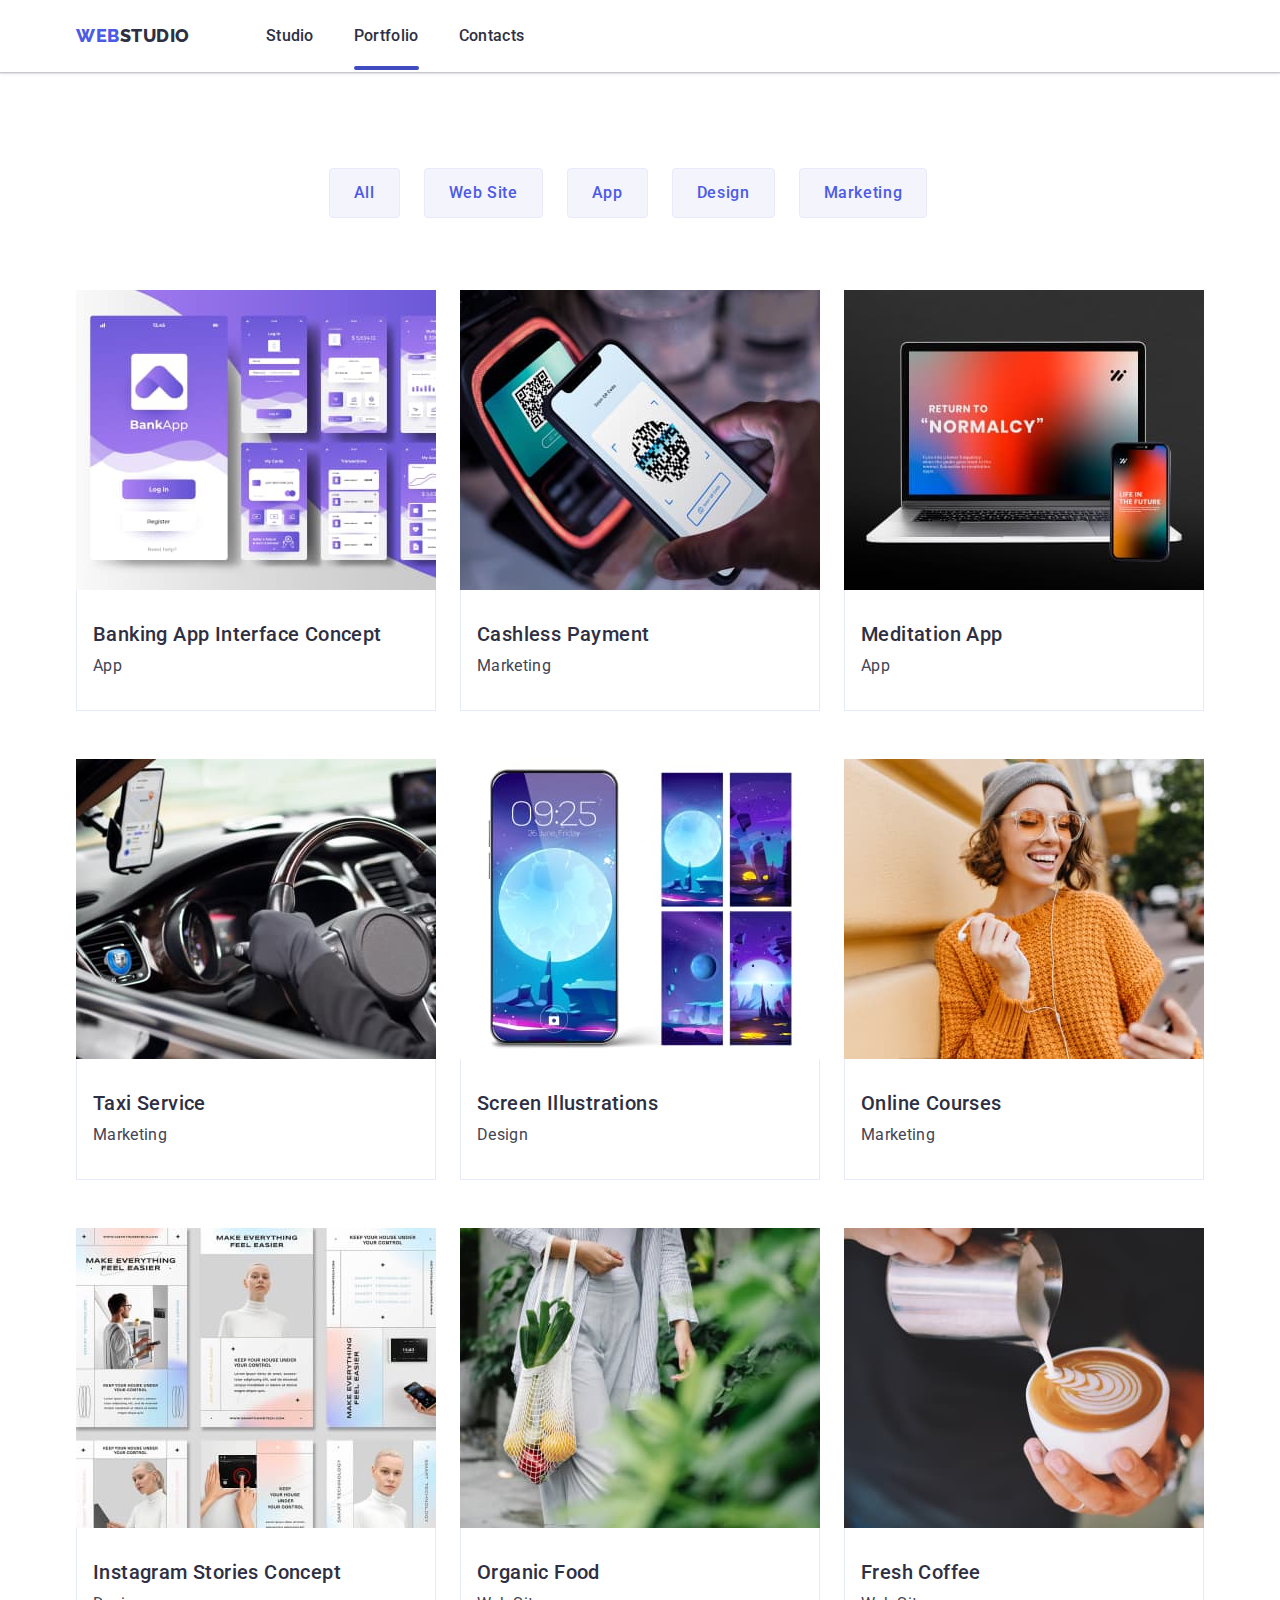
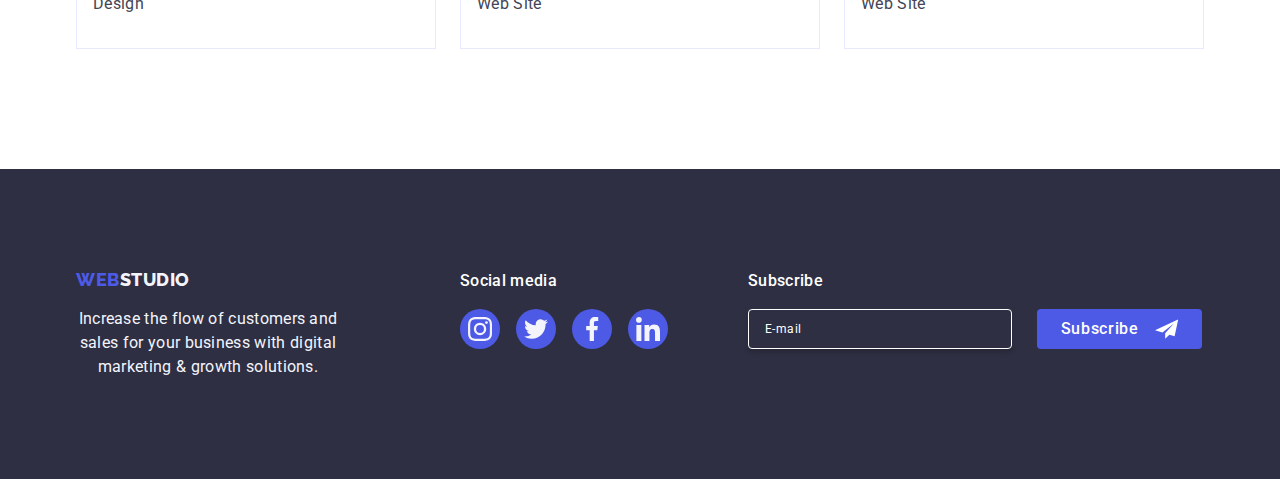
==== commit 66ab768c: "Update portfolio.html" ====
--- a/portfolio.html
+++ b/portfolio.html
@@ -17,14 +17,14 @@
     <link rel="stylesheet" href="./css/styles.css" />
   </head>
   <!--Body-->
-  <body>
+  <body class="body">
     <header class="header">
-      <div class="container">
-        <nav class="nav">
+      <div class="header-container container">
+        <nav class="nav list">
           <a href="./index.html" class="web-logo link"
             >Web<span class="studio link">Studio</span></a
           >
-          <ul class="list">
+          <ul class="menu-list list">
             <li class="menu-item">
               <a href="./index.html" class="nav-menu link">Studio</a>
             </li>
